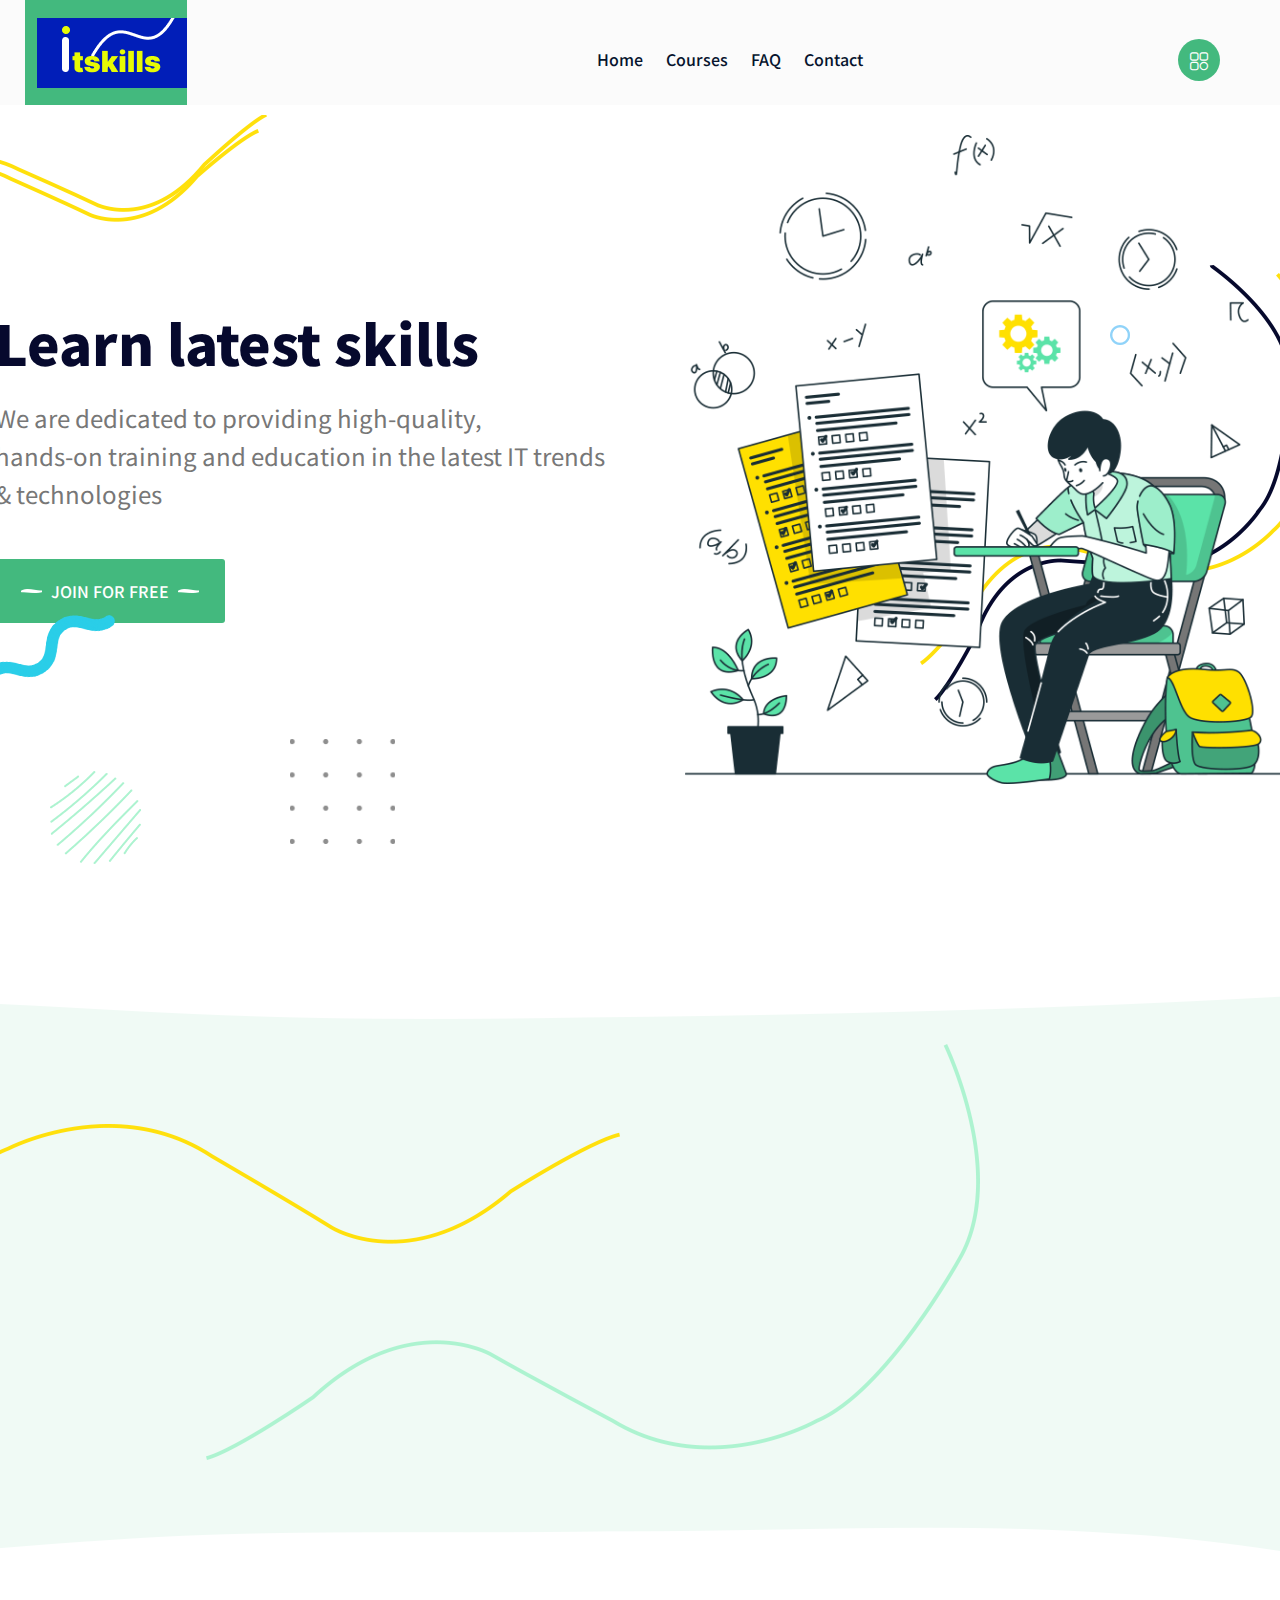
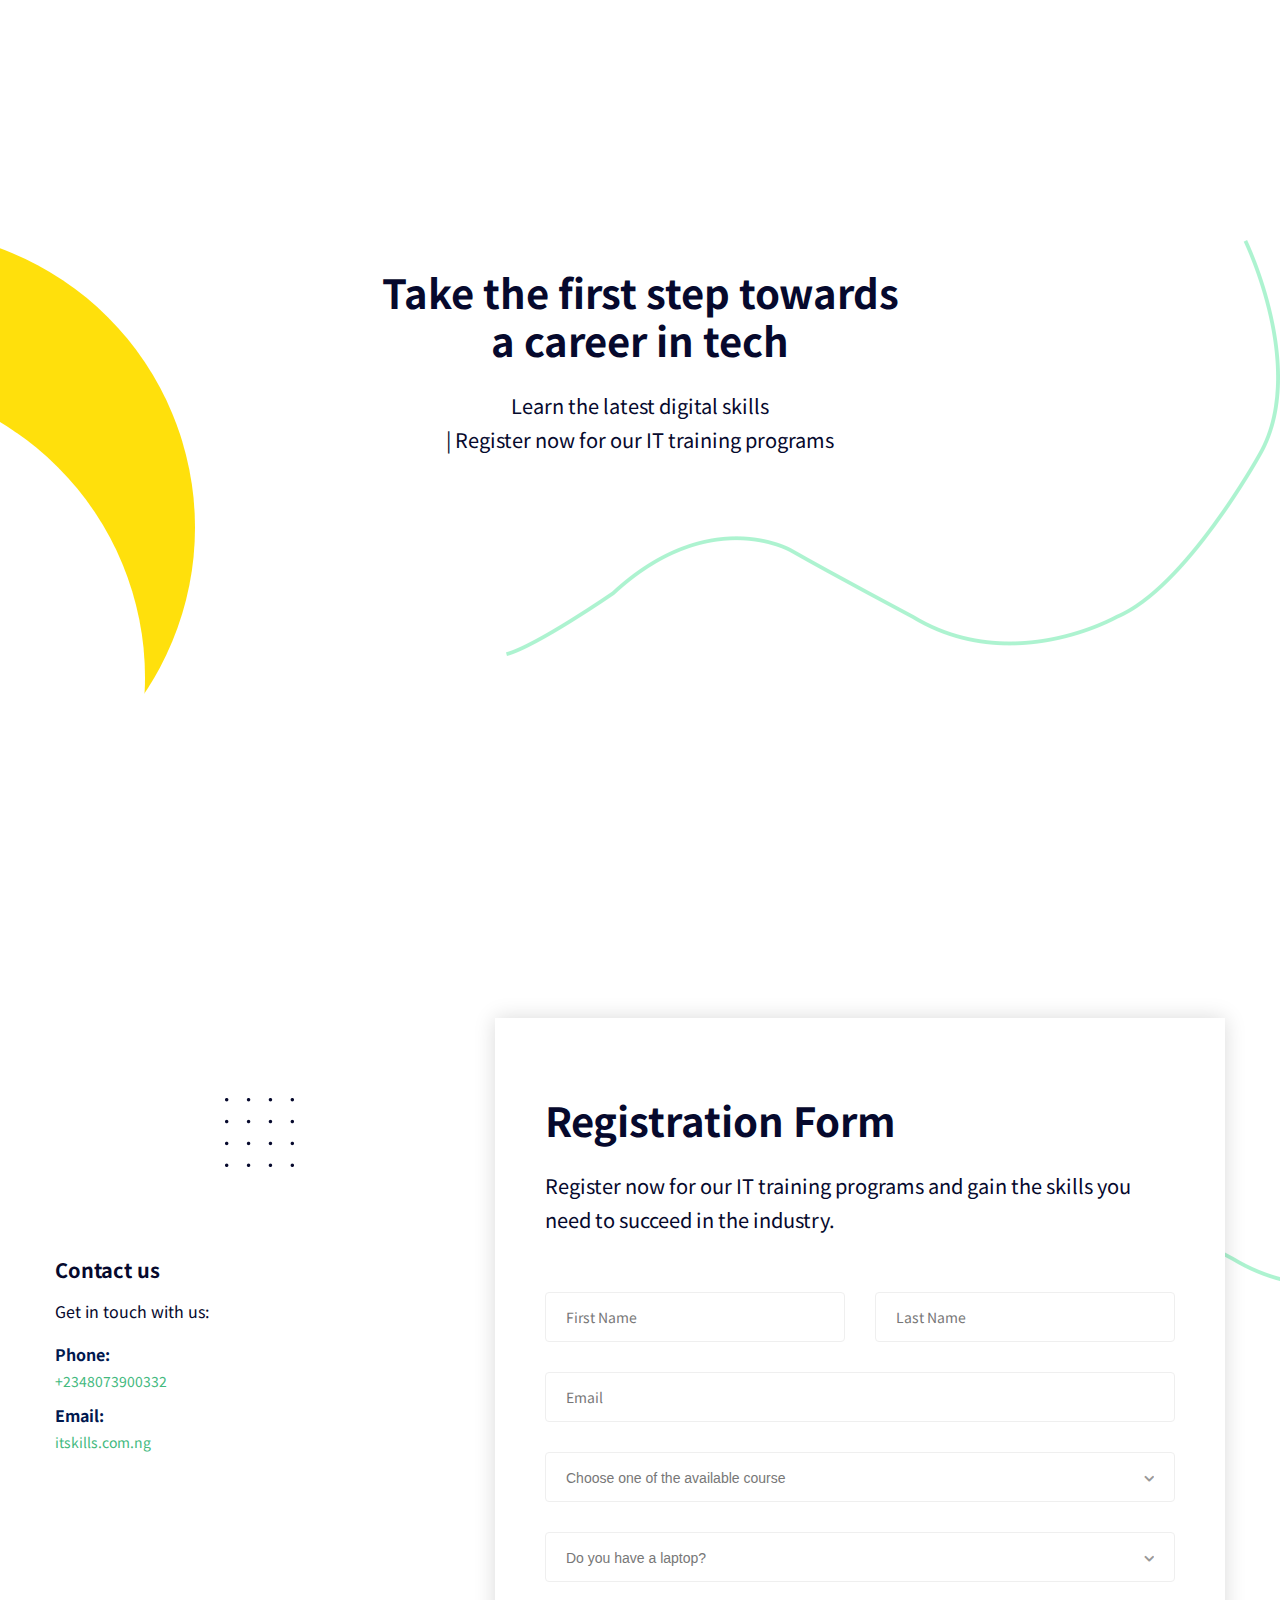
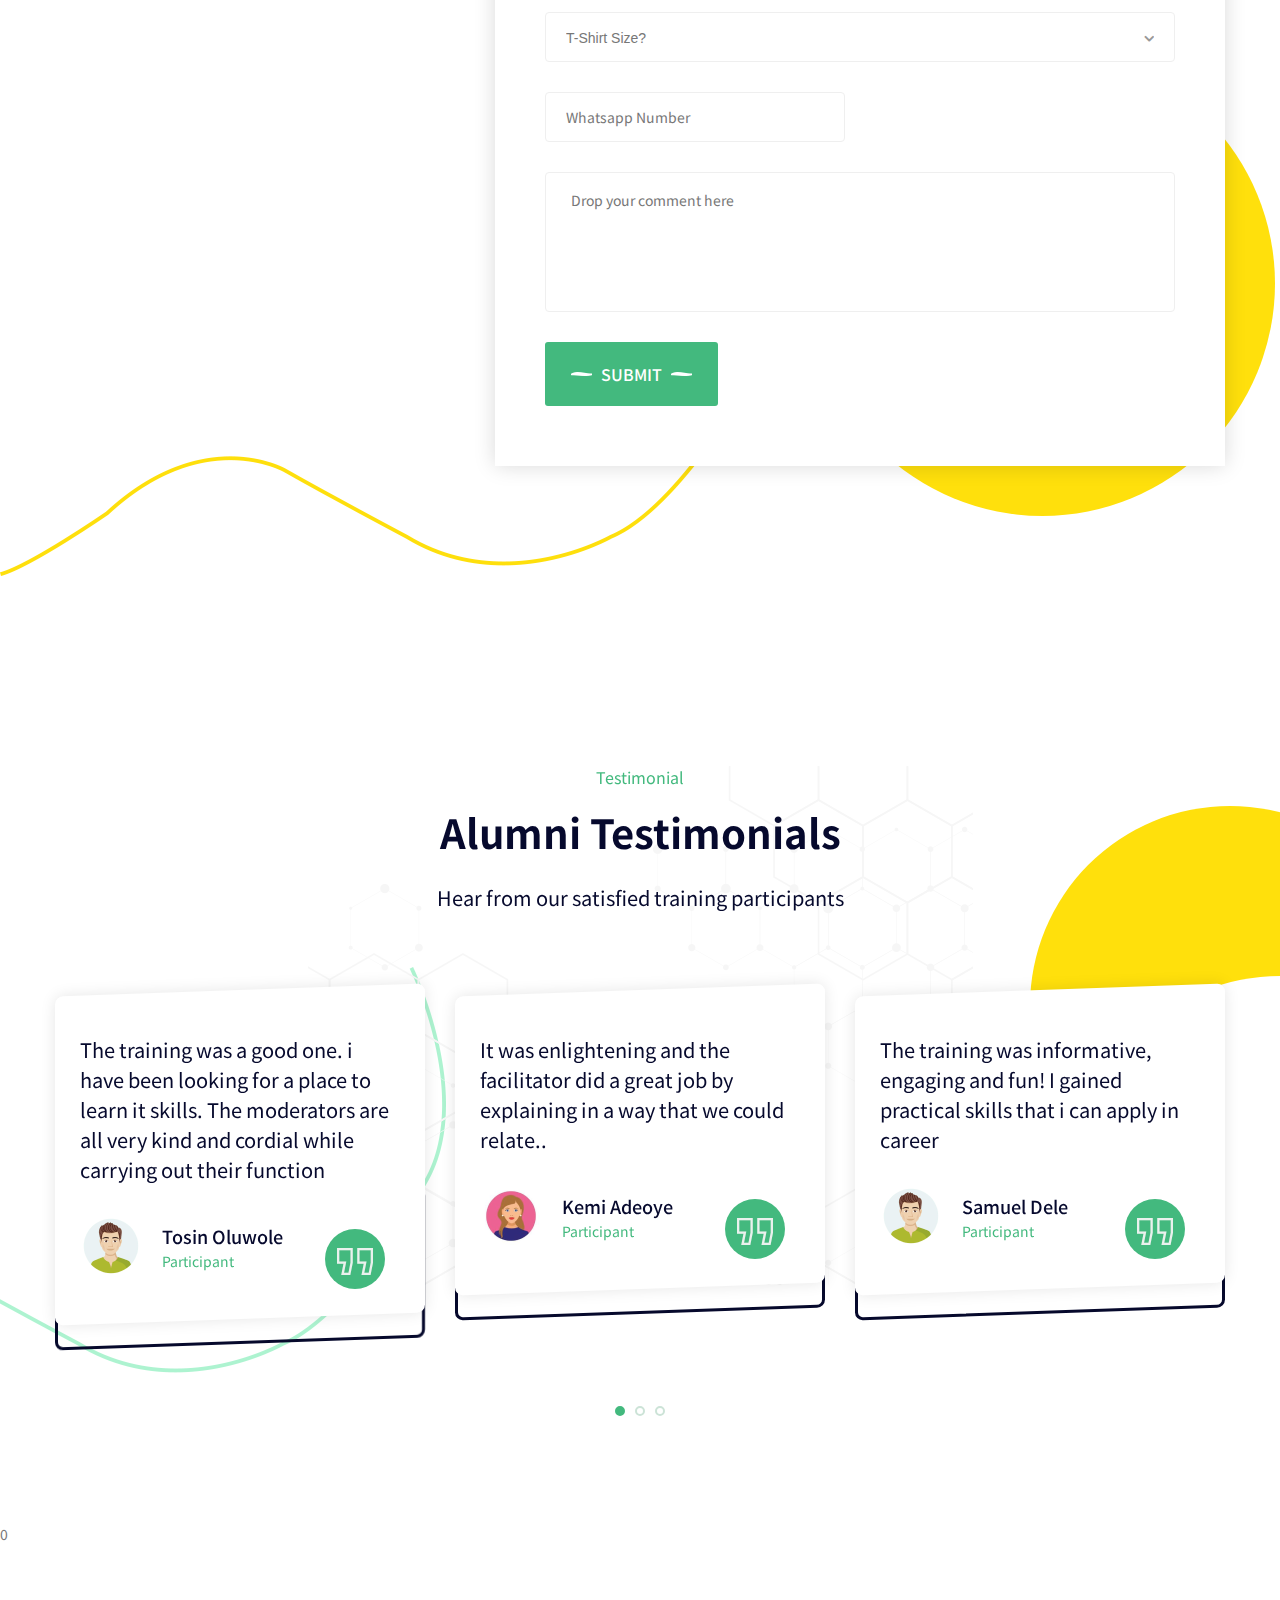
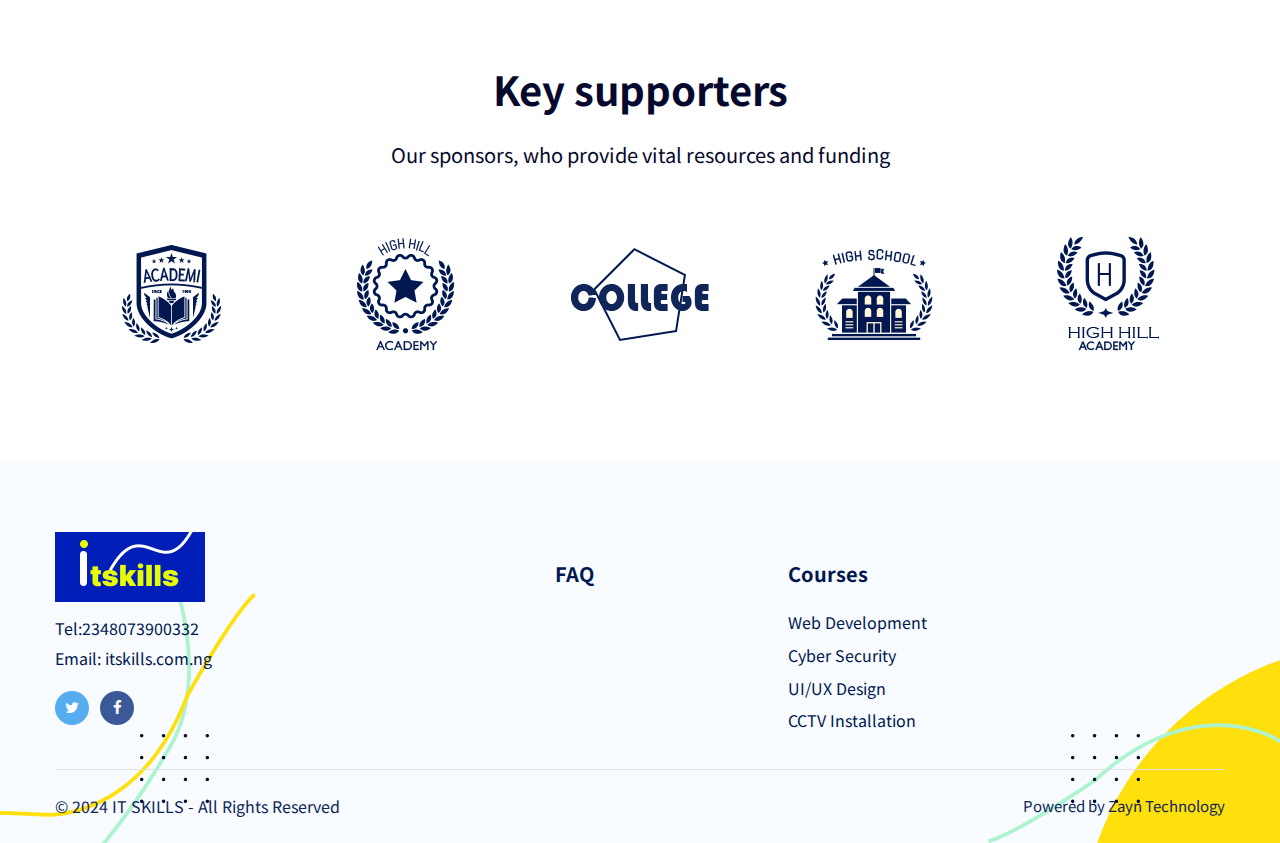
==== index.html @ f3e45a1e "first commit" ====
<!DOCTYPE html>
<html>

<!-- Mirrored from themazine.com/html/Lebari_new/lebari/lebari/index-2.html by HTTrack Website Copier/3.x [XR&CO'2014], Tue, 02 Jul 2024 22:30:50 GMT -->
<head>
<meta charset="utf-8">
<title>Home | IT SKILLS</title>
<!-- Stylesheets -->
<link href="css/bootstrap.css" rel="stylesheet">
<link href="css/style.css" rel="stylesheet">
<link href="css/responsive.css" rel="stylesheet">

<link href="https://fonts.googleapis.com/css2?family=Noto+Sans+TC:wght@100;300;400;500;700;900&amp;display=swap" rel="stylesheet">

<link rel="shortcut icon" href="images/logo5.png" type="image/x-icon">
<link rel="icon" href="images/logo5.png" type="image/x-icon">

<!-- Responsive -->
<meta http-equiv="X-UA-Compatible" content="IE=edge">
<meta name="viewport" content="width=device-width, initial-scale=1.0, maximum-scale=1.0, user-scalable=0">

<!--[if lt IE 9]><script src="https://cdnjs.cloudflare.com/ajax/libs/html5shiv/3.7.3/html5shiv.js"></script><![endif]-->
<!--[if lt IE 9]><script src="js/respond.js"></script><![endif]-->
</head>

<body class="hidden-bar-wrapper">

<div class="page-wrapper">
 	
    <!-- Preloader -->
    <!-- <div class="preloader"></div> -->
 	
 	<!-- Main Header / Header Style Two -->
    <header class="main-header header-style-two">
    	
		<!--Header-Upper-->
        <div class="header-upper">
        	<div class="outer-container clearfix">
            	
				<div class="pull-left logo-box">
					<div class="logo"><a href="index.html"><img src="images/logo5.png" alt="" title=""></a></div>
				</div>
				
				<div class="nav-outer clearfix">
					<!--Mobile Navigation Toggler-->
					<div class="mobile-nav-toggler"><span class="icon flaticon-menu"></span></div>
					<!-- Main Menu -->
					<nav class="main-menu navbar-expand-md">
						<div class="navbar-header">
							<!-- Toggle Button -->    	
							<button class="navbar-toggler" type="button" data-toggle="collapse" data-target="#navbarSupportedContent" aria-controls="navbarSupportedContent" aria-expanded="false" aria-label="Toggle navigation">
								<span class="icon-bar"></span>
								<span class="icon-bar"></span>
								<span class="icon-bar"></span>
							</button>
						</div>
						
						<div class="navbar-collapse collapse clearfix" id="navbarSupportedContent">
							<ul class="navigation clearfix">
								<li class=""><a href="#">Home</a>
									<!-- <ul>
										<li><a href="index.html">online course 1</a></li>
										<li><a href="index-2.html">online course 2</a></li>
										<li><a href="index-3.html">Coaching</a></li>
										<li><a href="index-4.html">Kindergarten</a></li>
										<li><a href="index-5.html">University <span class="new-page">New</span></a></li>
										<li class="dropdown"><a href="#">Header styles</a>
											<ul>
												<li><a href="index.html">Header Style 01</a></li>
												<li><a href="index-2.html">Header Style 02</a></li>
												<li><a href="index-3.html">Header Style 03</a></li>
												<li><a href="index-4.html">Header Style 04</a></li>
												<li><a href="index-5.html">Header Style 05 <span class="new-page">New</span></a></li>
											</ul>
										</li>
									</ul> -->
								</li>
								<li class=""><a href="course.html">Courses</a>
									<ul>
										<!-- <li><a href="contact.html">Courses</a></li> -->
										<!-- <li><a href="course.html">Courses 02</a></li> -->
										<!-- <li><a href="course-detail -web development.html">Web Development</a></li>
										<li><a href="course-detail -cybersecurity.html">Cybersecurity</a></li>
										<li><a href="course-detail -uiux.html">UI/UX</a></li>
										<li><a href="course-detail -cctv.html">CCTV</a></li> -->
									</ul>
								</li>
								<li class=""><a href="faq.html">FAQ</a>
									<ul>
										<!-- <li><a href="about.html">About Us</a></li>
										<li><a href="faq.html">Faq</a></li> -->
										<!-- <li><a href="teacher.html">Teacher</a></li>
										<li><a href="profile.html">User Profile</a></li>
										<li><a href="membership.html">Membership</a></li>
										<li class="dropdown"><a href="#">Events</a>
											<ul>
												<li><a href="event.html">Events</a></li>
												<li><a href="event-detail.html">Events Detail</a></li>
											</ul>
										</li> -->
									</ul>
								</li>
								
								<!-- <li class="dropdown"><a href="#">Blog</a>
									<ul>
										<li><a href="blog.html">Our Blog</a></li>
										<li><a href="blog-list.html">Blog List</a></li>
										<li><a href="blog-detail.html">Blog Detail</a></li>
										<li><a href="not-found.html">Not Found</a></li>
									</ul>
								</li> -->
								<li><a href="contact.html">Contact</a></li>
								<!-- <li><a href="donation.html">Donation</a></li> -->
							</ul>
						</div>
					</nav>
					
					<!-- Main Menu End-->
					<div class="outer-box clearfix">
						
						<!-- Search -->
						<!-- <div class="search-box">
							<form method="post" action="https://themazine.com/html/Lebari_new/lebari/lebari/contact.html">
								<div class="form-group">
									<input type="search" name="search-field" value="" placeholder="Online course" required>
									<button type="submit"><span class="icon fa fa-search"></span></button>
								</div>
							</form>
						</div> -->
						
						<!-- Cart Box -->
						<!-- <div class="cart-box">
							<div class="dropdown">
								<button class="cart-box-btn dropdown-toggle" type="button" id="dropdownMenu1" data-toggle="dropdown" aria-haspopup="true" aria-expanded="false"><span class="flaticon-shopping-bag-1"></span><span class="total-cart">2</span></button>
								<div class="dropdown-menu pull-right cart-panel" aria-labelledby="dropdownMenu1">

									<div class="cart-product">
										<div class="inner">
											<div class="cross-icon"><span class="icon fa fa-remove"></span></div>
											<div class="image"><img src="images/resource/post-thumb-1.jpg" alt="" /></div>
											<h3><a href="shop-single.html">Product 01</a></h3>
											<div class="quantity-text">Quantity 1</div>
											<div class="price">$99.00</div>
										</div>
									</div>
									<div class="cart-product">
										<div class="inner">
											<div class="cross-icon"><span class="icon fa fa-remove"></span></div>
											<div class="image"><img src="images/resource/post-thumb-2.jpg" alt="" /></div>
											<h3><a href="shop-single.html">Product 02</a></h3>
											<div class="quantity-text">Quantity 1</div>
											<div class="price">$99.00</div>
										</div>
									</div>
									<div class="cart-total">Sub Total: <span>$198</span></div>
									<ul class="btns-boxed">
										<li><a href="shoping-cart.html">View Cart</a></li>
										<li><a href="checkout.html">CheckOut</a></li>
									</ul>

								</div>
							</div>
						</div> -->
						
						<!-- Nav Btn -->
						<div class="nav-btn navSidebar-button"><span class="icon flaticon-menu-4"></span></div>
							
					</div>
				</div>
				
            </div>
        </div>
        <!--End Header Upper-->
        
		<!-- Sticky Header  -->
        <div class="sticky-header">
            <div class="auto-container clearfix">
                <!--Logo-->
                <div class="logo pull-left">
                    <a href="index.html" title=""><img src="images/logo5.png" alt="" title=""></a>
                </div>
                <!--Right Col-->
                <div class="pull-right">
                    <!-- Main Menu -->
                    <nav class="main-menu">
                        <!--Keep This Empty / Menu will come through Javascript-->
                    </nav>
					<!-- Main Menu End-->
					
					<!-- Main Menu End-->
					<div class="outer-box clearfix">
						
					</div>
					
                </div>
            </div>
        </div>
		<!-- End Sticky Menu -->
    
		<!-- Mobile Menu  -->
        <div class="mobile-menu">
            <div class="menu-backdrop"></div>
            <div class="close-btn"><span class="icon flaticon-multiply"></span></div>
            
            <nav class="menu-box">
                <div class="nav-logo"><a href="index.html"><img src="images/logo5.png" alt="" title=""></a></div>
                <div class="menu-outer"><!--Here Menu Will Come Automatically Via Javascript / Same Menu as in Header--></div>
            </nav>
        </div><!-- End Mobile Menu -->
	
    </header>
    <!-- End Main Header -->
	
	<!-- Sidebar Cart Item -->
	<div class="xs-sidebar-group info-group">
		<div class="xs-overlay xs-bg-black"></div>
		<div class="xs-sidebar-widget">
			<div class="sidebar-widget-container">
				<div class="widget-heading">
					<a href="#" class="close-side-widget">
						X
					</a>
				</div>
				<div class="sidebar-textwidget">
					
					<!-- Sidebar Info Content -->
					<div class="sidebar-info-contents">
						<div class="content-inner">
							<div class="logo">
								<a href="index.html"><img src="images/logo5.png" alt="" /></a>
							</div>
							<div class="content-box">
								<h2>About Us</h2>
								<p class="text">Our approach combines the latest research with interactive, real-world training, empowering individuals with the knowledge, skills and expertise necessary to drive meaningful transformation and achieve lasting impact.
									<br><br>IT SKILLS is a subsidiary of Zayn Technology</p>
								<a href="contact.html" class="theme-btn btn-style-two"><span class="txt">Consultation</span></a>
							</div>
							<div class="contact-info">
								<h2>Contact Info</h2>
								<ul class="list-style-two">
									<li><span class="icon fa fa-location-arrow"></span>Harmony Estate Ajah, Lekki Lagos State Nigeria</li>
									<li><span class="icon fa fa-location-arrow"></span>NO 3 Church Road Opposite ECWA Church Gaa-Akanbi Ilorin Kwara State Nigeria</li>
									<!-- <li><span class="icon fa fa-location-arrow"></span>Church road Opposite ECWA Church Gaa-Akanbi Ilorin Kwara State</li> -->
									<li><span class="icon fa fa-phone"></span>(234) 8073900332</li>
									<li><span class="icon fa fa-envelope"></span>IT SKILLS.com.ng</li>
									<li><span class="icon fa fa-clock-o"></span>Week Days: 09.00 to 18.00 Friday: Closed</li>
								</ul>
							</div>
							<!-- Social Box -->
							<ul class="social-box">
								<li class="facebook"><a href="#" class="fa fa-facebook-f"></a></li>
								<li class="twitter"><a href="#" class="fa fa-twitter"></a></li>
								<li class="linkedin"><a href="#" class="fa fa-linkedin"></a></li>
								<li class="instagram"><a href="#" class="fa fa-instagram"></a></li>
								<li class="youtube"><a href="#" class="fa fa-youtube"></a></li>
							</ul>
						</div>
					</div>
					
				</div>
			</div>
		</div>
	</div>
	<!-- END sidebar widget item -->
	
	<!-- Banner Section Two -->
    <section class="banner-section-two">
		<div class="auto-container">
			<div class="pattern-layer-two" style="background-image: url(images/background/pattern-15.png)"></div>
			<div class="pattern-layer-three" style="background-image: url(images/main-slider/icon-2.png)"></div>
			<div class="row clearfix">
			
				<!-- Content Column -->
				<div class="content-column col-lg-6 col-md-12 col-sm-12">
					<div class="pattern-layer-one" style="background-image: url(images/main-slider/pattern-1.png)"></div>
					<div class="icon-layer-one" style="background-image: url(images/main-slider/icon-2.png)"></div>
					<div class="icon-layer-two" style="background-image: url(images/main-slider/pattern-2.png)"></div>
					<div class="icon-layer-three" style="background-image: url(images/main-slider/icon-1.png)"></div>
					<div class="icon-layer-four" style="background-image: url(images/icons/icon-3.png)"></div>
					<div class="icon-layer-five" style="background-image: url(images/icons/icon-4.png)"></div>
					<div class="inner-column">
						<div class="title">Learn latest skills</div>
						<h1>Learn latest skills</h1><br>
						<h4>We are dedicated to providing high-quality, <br> hands-on training and education in the latest IT trends & technologies</h4>
						<div class="btns-box">
							<a href="course.html" class="theme-btn btn-style-one"><span class="txt">Join For free</span></a>
						</div>
					</div>
				</div>
				
				<!-- Image Column -->
				<div class="image-column col-lg-6 col-md-12 col-sm-12">
					<div class="inner-column">
						<div class="image titlt" data-tilt data-tilt-max="4">
							<img src="images/main-slider/image-5.png" alt="" />
						</div>
					</div>
				</div>
				
			</div>
		</div>
	</section>
	<!-- End Banner Section -->
	
	<!-- Instructor Section -->
	<section class="instructor-section">
		<div class="background-layer" style="background-image:url(images/background/1.png)"></div>
		<div class="background-layer-one" style="background-image:url(images/background/pattern-1.png)"></div>
		<div class="background-layer-two" style="background-image:url(images/background/pattern-2.png)"></div>
		<div class="auto-container">
			<div class="row clearfix">
				
				<!-- Blocks Column -->
				<div class="blocks-column col-lg-8 col-md-12 col-sm-12">
					<div class="inner-column">
						<div class="row clearfix">
							
							<!-- Service Block -->
							<div class="service-block col-lg-6 col-md-6 col-sm-12">
								<div class="inner-box wow fadeInLeft" data-wow-delay="0ms" data-wow-duration="1500ms">
									<div class="border-layer"></div>
									<div class="icon-box">
										<div class="icon flaticon-verify"></div>
									</div>
									<h4><a href="contact.html">Why IT SKILLS?</a></h4>
									<div class="text">Our unique, interactive and practical approach to learning ensures participants are drilled and empowered with the requisite knownledge to excel in their chosen fields.</div>
								</div>
							</div>
							
							<!-- Service Block -->
							<div class="service-block col-lg-6 col-md-6 col-sm-12">
								<div class="inner-box wow fadeInLeft" data-wow-delay="150ms" data-wow-duration="1500ms">
									<div class="border-layer"></div>
									<div class="icon-box">
										<div class="icon flaticon-heart-box"></div>
									</div>
									<h4><a href="course.html">Flexible courses</a></h4>
									<div class="text">We cover a broad range of themes like Digital Skills, Vocational Skills, Life Skills and more for the development of individuals and corporates </div>
								</div>
							</div>
							
						</div>
					</div>
				</div>
				
				<!-- Instructor Column -->
				<div class="instructor-column col-lg-4 col-md-12 col-sm-12">
					<div class="inner-column wow fadeInRight" data-wow-delay="0ms" data-wow-duration="1500ms">
						<h4>Become an instructor</h4>
						<p>Seeking a highly skilled instructor to teach, Web development, UI/UX, Cyber Security and CCTV Installation </p>
						<p>If you have expertise in tyhis area and a passion for teaching, we'd love to hear from you. Please email IT SKILLS.com.ng with your qualifications and experience. Let's inspire learning together!</p>
						<a class="click-here" href="contact.html">Click here for apply</a>
						<div class="image titlt" data-tilt data-tilt-max="4">
							<img src="images/resource/instructor.png" alt="" />
						</div>
					</div>
				</div>
				
			</div>
		</div>
	</section>
	<!-- End Instructor Section -->
	
	<!-- Professional Section -->
	<!-- <section class="professional-section">
		<div class="background-layer-one" style="background-image:url(images/background/pattern-5.png)"></div>
		<div class="auto-container">
			<div class="row clearfix">
				
				
				<div class="images-column col-lg-6 col-md-12 col-sm-12">
					<div class="inner-column">
						<div class="pattern-layer" style="background-image:url(images/background/pattern-3.png)"></div>
						<div class="pattern-layer-two" style="background-image:url(images/background/pattern-4.png)"></div>
						<div class="color-layer"></div>
						<div class="color-layer-two"></div>
						<div class="image wow fadeInLeft" data-wow-delay="0ms" data-wow-duration="1500ms">
							<img src="images/resource/professional.jpg" alt="" />
						</div>
					</div>
				</div>
				
				
				<div class="content-column col-lg-6 col-md-12 col-sm-12">
					<div class="inner-column">
						<div class="pattern-layer-three" style="background-image:url(images/background/pattern-16.png)"></div>
						<div class="sec-title">
							<div class="title">Learn anything</div>
							<h2>Take online courses Earn <br> professional</h2>
						</div>
						<div class="bold-text">Position yourself for success with a variety of collegeclasses including general education courses</div>
						<p>Lorem Ipsum passages, and more recently with desktop publishing software like Aldus PageMaker including versions of Lorem Ipsum.</p>
						<div class="btn-box">
							<a href="course-detail.html" class="theme-btn btn-style-four"><span class="txt">Short courses</span></a>
						</div>
					</div>
				</div>
				
			</div>
			
		</div>
	</section> -->
	<!-- End Professional Section -->
	
	<!-- Feature Section Two -->
	<section class="feature-section-two">
		<div class="background-layer-one" style="background-image:url(images/background/pattern-2.png)"></div>
		<div class="circle-one"></div>
		<div class="circle-two"></div>
		<div class="auto-container">
			<div class="sec-title centered">
				<h2>Take the first step towards <br>a career in tech</h2>
				<div class="text"> Learn the latest digital skills <br>| Register now for our IT training programs </div>
			</div>
			<div class="row clearfix">
				
				<!-- Course Column -->
				<div class="course-block style-two col-lg-3 col-md-6 col-sm-12">
					<div class="inner-box wow fadeInLeft" data-wow-delay="0ms" data-wow-duration="1500ms">
						<div class="image">
							<a href="course-detail -web development.html"><img src="images/resource/course-4.jpg" alt="" /></a>
							<div class="tag">ENROL NOW</div>
						</div>
						<div class="lower-content">
							<h4><a href="course-detail -web development.html">Frontend Web Development</a></h4>
							<div class="uni-name"></div>
							<div class="rating">
								<!-- <span class="fa fa-star"></span>
								<span class="fa fa-star"></span>
								<span class="fa fa-star"></span>
								<span class="fa fa-star"></span>
								<span class="fa fa-star-o"></span>
								<strong>4.9</strong> -->
								<i>(4 Weeks)</i>
							</div>
							<div class="clearfix">
								<div class="price">N35,000 <span>$150,000</span></div>
								<!-- <div class="hovers">2 hours everyday 4weeks</div> -->
							</div>
						</div>
					</div>
				</div>
				
				<!-- Course Column -->
				<div class="course-block style-two col-lg-3 col-md-6 col-sm-12">
					<div class="inner-box wow fadeInLeft" data-wow-delay="150ms" data-wow-duration="1500ms">
						<div class="image">
							<a href="course-detail -cybersecurity.html"><img src="images/resource/course-5.jpg" alt="" /></a>
							<div class="tag">ENROL NOW</div>
						</div>
						<div class="lower-content">
							<h4><a href="course-detail -cybersecurity.html">Cyber Security</a></h4>
							<!-- <div class="uni-name">Development courses</div> -->
							<div class="rating">
								<!-- <span class="fa fa-star"></span>
								<span class="fa fa-star"></span>
								<span class="fa fa-star"></span>
								<span class="fa fa-star"></span>
								<span class="fa fa-star-o"></span>
								<strong>4.9</strong> -->
								<i>(4 Weeks)</i>
							</div>
							<div class="clearfix">
								<div class="price">N40,000 <span>N250,000</span></div>
								<!-- <div class="hovers">11.5 total hours . All Levels</div> -->
							</div>
						</div>
					</div>
				</div>
				
				<!-- Course Column -->
				<div class="course-block style-two col-lg-3 col-md-6 col-sm-12">
					<div class="inner-box wow fadeInRight" data-wow-delay="150ms" data-wow-duration="1500ms">
						<div class="image">
							<a href="course-detail -uiux.html"><img src="images/resource/course-6.jpg" alt="" /></a>
							<div class="tag">ENROL NOW</div>
						</div>
						<div class="lower-content">
							<h4><a href="course-detail -uiux.html">UI & UX</a></h4>
							<!-- <div class="uni-name">University of Roehampton</div> -->
							<div class="rating">
								<!-- <span class="fa fa-star"></span>
								<span class="fa fa-star"></span>
								<span class="fa fa-star"></span>
								<span class="fa fa-star"></span>
								<span class="fa fa-star-o"></span>
								<strong>4.9</strong> -->
								<i>(4 Weeks)</i>
							</div>
							<div class="clearfix">
								<div class="price">N25,000 <span>N90,000</span></div>
								<!-- <div class="hovers">11.5 total hours . All Levels</div> -->
							</div>
						</div>
					</div>
				</div>
				
				<!-- Course Column -->
				<div class="course-block style-two col-lg-3 col-md-6 col-sm-12">
					<div class="inner-box wow fadeInRight" data-wow-delay="0ms" data-wow-duration="1500ms">
						<div class="image">
							<a href="course-detail -cybersecurity.html"><img src="images/resource/course-7.jpg" alt="" /></a>
							<div class="tag">ENROL NOW</div>
						</div>
						<div class="lower-content">
							<h4><a href="course-detail -cctv.html">CCTV Installation</a></h4>
							<!-- <div class="uni-name">UX & Web Design</div> -->
							<div class="rating">
								<!-- <span class="fa fa-star"></span>
								<span class="fa fa-star"></span>
								<span class="fa fa-star"></span>
								<span class="fa fa-star"></span>
								<span class="fa fa-star-o"></span>
								<strong>4.9</strong> -->
								<i>(3 Weeks)</i>
							</div>
							<div class="clearfix">
								<div class="price">N40,000 <span>N100,000</span></div>
								<!-- <div class="hovers">11.5 total hours . All Levels</div> -->
							</div>
						</div>
					</div>
				</div>
				
			</div>
		</div>
	</section>
	<!-- End Feature Section Two -->

	<!-- Contact Section -->
	<section class="contact-section">
		<div class="pattern-layer" style="background-image:url(images/background/pattern-19.png)"></div>
		<div class="pattern-layer-two" style="background-image:url(images/background/pattern-20.png)"></div>
		<div class="icon-layer-two" style="background-image:url(images/icons/icon-2.png)"></div>
		<div class="icon-layer-three" style="background-image:url(images/icons/icon-2.png)"></div>
		<div class="auto-container">
			<div class="row clearfix">
				
				<!-- Info Column -->
				<div class="info-column col-lg-4 col-md-12 col-sm-12">
					<div class="inner-column">
						<div class="icon-layer" style="background-image:url(images/icons/icon-2.png)"></div>
						<div class="image">
							<img src="images/resource/contact.html" alt="" />
						</div>
						<h5>Contact us</h5>
						<p> Get in touch with us:</p>
						<ul class="contact-list">
							<li>
								<strong>Phone:</strong>
								<a href="tel:+2348073900332">+2348073900332</a>
							</li>
							<li>
								<strong>Email:</strong>
								<a href="mailo:IT SKILLS.com.ng">itskills.com.ng</a>
							</li>
						</ul>
					</div>
				</div>
				
				<!-- Form Column -->
				<div class="form-column col-lg-8 col-md-12 col-sm-12">
					<div class="inner-column">
						<div class="color-layer"></div>
						<!-- Sec Title -->
						<div class="sec-title">
							<h2> Registration Form</h2>
							<div class="text">Register now for our IT training programs and gain the skills you need to succeed in the industry.</div>
						</div>
						
						<!-- Default Form -->
						<div class="default-form">
							<form method="post" action="https://formspree.io/f/movavjgv">
								<div class="row clearfix">
								
									<!-- Form Group -->
									<div class="form-group col-lg-6 col-md-6 col-sm-12">
										<input type="text" name="username" value="" placeholder="First Name" required>
									</div>
									
									<!-- Form Group -->
									<div class="form-group col-lg-6 col-md-6 col-sm-12">
										<input type="text" name="lastname" value="" placeholder="Last Name" required>
									</div>
									
									<!-- Form Group -->
									<div class="form-group col-lg-12 col-md-12 col-sm-12">
										<input type="email" name="email" value="" placeholder="Email" required>
									</div>
									
									<!-- Form Group -->
									<div class="form-group col-lg-12 col-md-12 col-sm-12">
										<select name="country" class="custom-select-box">
											<option>Choose one of the available course</option>
											<option>Web Development</option>
											<option>Cyber Security</option>
											<option>UI/UX Design</option>
											<option>CCTV Installation</option>
										</select>
									</div>
									<!-- Form Group -->
									<div class="form-group col-lg-12 col-md-12 col-sm-12">
										<select name="laptop" class="custom-select-box">
											<option>Do you have a laptop?</option>
											<option>YES</option>
											<option>NO</option>
											<!-- <option>UI/UX Design</option>
											<option>CCTV Installation</option> -->
										</select>
									</div>

									<div class="form-group col-lg-12 col-md-12 col-sm-12">
										<select name="Size" class="custom-select-box">
											<option>T-Shirt Size?</option>
											<option>S</option>
											<option>M</option>
											<option>L</option>
											<option>XXL</option>
											<option>XXXL</option>
										</select>
									</div>
									
									<!-- Form Group -->
									<div class="form-group col-lg-6 col-md-6 col-sm-12">
										<input type="text" name="date" value="" placeholder="Whatsapp Number" required>
									</div>
									
									<!-- Form Group -->
									<!-- <div class="form-group col-lg-6 col-md-6 col-sm-12">
										<input type="text" name="time" value="" placeholder="Time" required>
									</div> -->
									
									<!-- Form Group -->
									<div class="form-group col-lg-12 col-md-12 col-sm-12">
										<textarea placeholder="Drop your comment here"></textarea>
									</div>
									
									<div class="form-group col-lg-12 col-md-12 col-sm-12">
										<button type="submit" class="theme-btn btn-style-one"><span class="txt">Submit</span></button>
									</div>
                                </div>
                            </form>
                        </div>
						
					</div>
				</div>
				
			</div>
		</div>
	</section>
		<!-- Testimonial Section Two -->
		<section class="testimonial-section-two">
			<div class="circle-one paroller" data-paroller-factor="-0.20" data-paroller-factor-lg="0.20" data-paroller-type="foreground" data-paroller-direction="horizontal"></div>
			<div class="circle-two paroller" data-paroller-factor="0.20" data-paroller-factor-lg="-0.20" data-paroller-type="foreground" data-paroller-direction="horizontal"></div>
			<div class="pattern-layer-two" style="background-image:url(images/background/pattern-10.png)"></div>
			<div class="auto-container">
				<div class="inner-container">
					<div class="pattern-layer" style="background-image:url(images/background/pattern-9.png)"></div>
					<!-- Sec Title -->
					<div class="sec-title centered">
						<div class="title">Testimonial</div>
						<h2>Alumni Testimonials</h2>
						<div class="text">Hear from our satisfied training participants</div>
					</div>
					<div class="testimonial-carousel-two owl-carousel owl-theme">
					
						<!-- Testimonial Block Two -->
						<div class="testimonial-block-two">
							<div class="inner-box">
								<div class="border-layer"></div>
								<div class="text">The training was a good one. i have been looking for a place to learn it skills. The moderators are all very kind and cordial while carrying out their function</div>
								<div class="author-info">
									<div class="info-inner">
										<div class="author-image">
											<img src="images/resource/1.png" alt="" />
										</div>
										<h6>Tosin Oluwole</h6>
										<div class="designation">Participant</div>
									</div>
								</div>
								<div class="quote-icon flaticon-quote-2"></div>
							</div>
						</div>
						
						<!-- Testimonial Block Two -->
						<div class="testimonial-block-two">
							<div class="inner-box">
								<div class="border-layer"></div>
								<div class="text">It was enlightening and the facilitator did a great job by explaining in a way that we could relate..</div>
								<div class="author-info">
									<div class="info-inner">
										<div class="author-image">
											<img src="images/resource/2.png" alt="" />
										</div>
										<h6>Kemi Adeoye</h6>
										<div class="designation">Participant</div>
									</div>
								</div>
								<div class="quote-icon flaticon-quote-2"></div>
							</div>
						</div>
						
						<!-- Testimonial Block Two -->
						<div class="testimonial-block-two">
							<div class="inner-box">
								<div class="border-layer"></div>
								<div class="text">The training was informative, engaging and fun! I gained practical skills that i can apply in career</div>
								<div class="author-info">
									<div class="info-inner">
										<div class="author-image">
											<img src="images/resource/1.png" alt="" />
										</div>
										<h6>Samuel Dele</h6>
										<div class="designation">Participant</div>
									</div>
								</div>
								<div class="quote-icon flaticon-quote-2"></div>
							</div>
						</div>
						
						<!-- Testimonial Block Two -->
						<div class="testimonial-block-two">
							<div class="inner-box">
								<div class="border-layer"></div>
								<div class="text">I gained the skills and confidence to land my dream job as a software developer</div>
								<div class="author-info">
									<div class="info-inner">
										<div class="author-image">
											<img src="images/resource/2.png" alt="" />
										</div>
										<h6>Esther Ojo</h6>
										<div class="designation">Participant</div>
									</div>
								</div>
								<div class="quote-icon flaticon-quote-2"></div>
							</div>
						</div>
						
						<!-- Testimonial Block Two -->
						<div class="testimonial-block-two">
							<div class="inner-box">
								<div class="border-layer"></div>
								<div class="text">The Cybersecurity training was eye-opening and empowering. I feel equipped to protect my organization from threats.</div>
								<div class="author-info">
									<div class="info-inner">
										<div class="author-image">
											<img src="images/resource/1.png" alt="" />
										</div>
										<h6>Adekunel</h6>
										<div class="designation">Participant</div>
									</div>
								</div>
								<div class="quote-icon flaticon-quote-2"></div>
							</div>
						</div>
						
						<!-- Testimonial Block Two -->
						<div class="testimonial-block-two">
							<div class="inner-box">
								<div class="border-layer"></div>
								<div class="text">The UI/UX training was instrumental in my career advancement. i'm now a Successful UI/UX Designer</div>
								<div class="author-info">
									<div class="info-inner">
										<div class="author-image">
											<img src="images/resource/1.png" alt="" />
										</div>
										<h6>Tunde</h6>
										<div class="designation">Participant</div>
									</div>
								</div>
								<div class="quote-icon flaticon-quote-2"></div>
							</div>
						</div>
						
						<!-- Testimonial Block Two -->
						<div class="testimonial-block-two">
							<div class="inner-box">
								<div class="border-layer"></div>
								<div class="text">The training exceeded my expectations. I learned so much and made valuable connections.</div>
								<div class="author-info">
									<div class="info-inner">
										<div class="author-image">
											<img src="images/resource/2.png" alt="" />
										</div>
										<h6>Femi Adeoti</h6>
										<div class="designation">Participant</div>
									</div>
								</div>
								<div class="quote-icon flaticon-quote-2"></div>
							</div>
						</div>
						
						<!-- Testimonial Block Two -->
						<!-- <div class="testimonial-block-two">
							<div class="inner-box">
								<div class="border-layer"></div>
								<div class="text">From exhibitions and dinners, to celebrations and conferences, the University of Bath is a great place to hold any event.</div>
								<div class="author-info">
									<div class="info-inner">
										<div class="author-image">
											<img src="images/resource/author-2.jpg" alt="" />
										</div>
										<h6>Shopnil mahadi</h6>
										<div class="designation">Online Teacher</div>
									</div>
								</div>
								<div class="quote-icon flaticon-quote-2"></div>
							</div>
						</div> -->
						
						<!-- Testimonial Block Two -->
						<!-- <div class="testimonial-block-two">
							<div class="inner-box">
								<div class="border-layer"></div>
								<div class="text">From exhibitions and dinners, to celebrations and conferences, the University of Bath is a great place to hold any event.</div>
								<div class="author-info">
									<div class="info-inner">
										<div class="author-image">
											<img src="images/resource/author-3.jpg" alt="" />
										</div>
										<h6>Alamin Sa</h6>
										<div class="designation">Online Teacher</div>
									</div>
								</div>
								<div class="quote-icon flaticon-quote-2"></div>
							</div>
						</div> -->
					
					</div>
				</div>
			</div>
		</section>0
	
	<!-- Event Section -->
	<!-- <section class="event-section">
		<div class="auto-container">
			<div class="row clearfix">
				
				
				<div class="content-column col-lg-6 col-md-12 col-sm-12">
					<div class="inner-column">
						<div class="sec-title">
							<div class="title">Explore Event</div>
							<h2>Our Upcoming Events</h2>
						</div>
						<div class="bold-text">Sed do eiusmod but laboris incididunt ut labore et dolore magna aliqua.sed do eiusmod</div>
						<p>aboris incididunt ut labore et dolore magna aliqua.sed do eiusmod but laboris incididunt ut labore et dolore magna aliqua.but laboris incididunt ut labore et dolore magna aliqua.</p>
						<div class="btn-box">
							<a href="course-detail.html" class="theme-btn btn-style-one"><span class="txt">Explore Event</span></a>
						</div>
					</div>
				</div>
				
				
				<div class="images-column col-lg-6 col-md-12 col-sm-12">
					<div class="background-layer-one" style="background-image:url(images/background/pattern-7.png)"></div>
					<div class="inner-column titlt" data-tilt data-tilt-max="4">
						<div class="image wow fadeInRight" data-wow-delay="0ms" data-wow-duration="1500ms">
							<img src="images/resource/event.png" alt="" />
						</div>
					</div>
				</div>
				
			</div>
			
		</div>
	</section> -->
	<!-- End Event Section -->
	
	<!-- Testimonial Section Two -->
	<!-- <section class="testimonial-section-two style-two">
		<div class="circle-one paroller" data-paroller-factor="-0.20" data-paroller-factor-lg="0.20" data-paroller-type="foreground" data-paroller-direction="horizontal"></div>
		<div class="circle-two paroller" data-paroller-factor="0.20" data-paroller-factor-lg="-0.20" data-paroller-type="foreground" data-paroller-direction="horizontal"></div>
		<div class="pattern-layer-two" style="background-image:url(images/background/pattern-10.png)"></div>
		<div class="auto-container">
			<div class="inner-container">
				<div class="pattern-layer" style="background-image:url(images/background/pattern-9.png)"></div>
	
				<div class="sec-title centered">
					<div class="title">Testimonial</div>
					<h2>Words From Customers</h2>
					<div class="text">Duis aute irure dolor in reprehenderit in voluptate velit esse cillum dolore eu <br> fugiat nulla pariatur Duis aute irure dolor in reprehenderit in</div>
				</div>
				<div class="testimonial-carousel-two owl-carousel owl-theme">
				
					
					<div class="testimonial-block-two">
						<div class="inner-box">
							<div class="border-layer"></div>
							<div class="text">From exhibitions and dinners, to celebrations and conferences, the University of Bath is a great place to hold any event.</div>
							<div class="author-info">
								<div class="info-inner">
									<div class="author-image">
										<img src="images/resource/author-1.jpg" alt="" />
									</div>
									<h6>Mahfuz Riad</h6>
									<div class="designation">Online Teacher</div>
								</div>
							</div>
							<div class="quote-icon flaticon-quote-2"></div>
						</div>
					</div>
					
			
					<div class="testimonial-block-two">
						<div class="inner-box">
							<div class="border-layer"></div>
							<div class="text">From exhibitions and dinners, to celebrations and conferences, the University of Bath is a great place to hold any event.</div>
							<div class="author-info">
								<div class="info-inner">
									<div class="author-image">
										<img src="images/resource/author-2.jpg" alt="" />
									</div>
									<h6>Shopnil mahadi</h6>
									<div class="designation">Online Teacher</div>
								</div>
							</div>
							<div class="quote-icon flaticon-quote-2"></div>
						</div>
					</div>
					
			
					<div class="testimonial-block-two">
						<div class="inner-box">
							<div class="border-layer"></div>
							<div class="text">From exhibitions and dinners, to celebrations and conferences, the University of Bath is a great place to hold any event.</div>
							<div class="author-info">
								<div class="info-inner">
									<div class="author-image">
										<img src="images/resource/author-3.jpg" alt="" />
									</div>
									<h6>Alamin Sa</h6>
									<div class="designation">Online Teacher</div>
								</div>
							</div>
							<div class="quote-icon flaticon-quote-2"></div>
						</div>
					</div>
					
				
					<div class="testimonial-block-two">
						<div class="inner-box">
							<div class="border-layer"></div>
							<div class="text">From exhibitions and dinners, to celebrations and conferences, the University of Bath is a great place to hold any event.</div>
							<div class="author-info">
								<div class="info-inner">
									<div class="author-image">
										<img src="images/resource/author-1.jpg" alt="" />
									</div>
									<h6>Mahfuz Riad</h6>
									<div class="designation">Online Teacher</div>
								</div>
							</div>
							<div class="quote-icon flaticon-quote-2"></div>
						</div>
					</div>
					
				
					<div class="testimonial-block-two">
						<div class="inner-box">
							<div class="border-layer"></div>
							<div class="text">From exhibitions and dinners, to celebrations and conferences, the University of Bath is a great place to hold any event.</div>
							<div class="author-info">
								<div class="info-inner">
									<div class="author-image">
										<img src="images/resource/author-2.jpg" alt="" />
									</div>
									<h6>Shopnil mahadi</h6>
									<div class="designation">Online Teacher</div>
								</div>
							</div>
							<div class="quote-icon flaticon-quote-2"></div>
						</div>
					</div>
					
	
					<div class="testimonial-block-two">
						<div class="inner-box">
							<div class="border-layer"></div>
							<div class="text">From exhibitions and dinners, to celebrations and conferences, the University of Bath is a great place to hold any event.</div>
							<div class="author-info">
								<div class="info-inner">
									<div class="author-image">
										<img src="images/resource/author-3.jpg" alt="" />
									</div>
									<h6>Alamin Sa</h6>
									<div class="designation">Online Teacher</div>
								</div>
							</div>
							<div class="quote-icon flaticon-quote-2"></div>
						</div>
					</div>
					
		
					<div class="testimonial-block-two">
						<div class="inner-box">
							<div class="border-layer"></div>
							<div class="text">From exhibitions and dinners, to celebrations and conferences, the University of Bath is a great place to hold any event.</div>
							<div class="author-info">
								<div class="info-inner">
									<div class="author-image">
										<img src="images/resource/author-1.jpg" alt="" />
									</div>
									<h6>Mahfuz Riad</h6>
									<div class="designation">Online Teacher</div>
								</div>
							</div>
							<div class="quote-icon flaticon-quote-2"></div>
						</div>
					</div>
					
			
					<div class="testimonial-block-two">
						<div class="inner-box">
							<div class="border-layer"></div>
							<div class="text">From exhibitions and dinners, to celebrations and conferences, the University of Bath is a great place to hold any event.</div>
							<div class="author-info">
								<div class="info-inner">
									<div class="author-image">
										<img src="images/resource/author-2.jpg" alt="" />
									</div>
									<h6>Shopnil mahadi</h6>
									<div class="designation">Online Teacher</div>
								</div>
							</div>
							<div class="quote-icon flaticon-quote-2"></div>
						</div>
					</div>
					
					
					<div class="testimonial-block-two">
						<div class="inner-box">
							<div class="border-layer"></div>
							<div class="text">From exhibitions and dinners, to celebrations and conferences, the University of Bath is a great place to hold any event.</div>
							<div class="author-info">
								<div class="info-inner">
									<div class="author-image">
										<img src="images/resource/author-3.jpg" alt="" />
									</div>
									<h6>Alamin Sa</h6>
									<div class="designation">Online Teacher</div>
								</div>
							</div>
							<div class="quote-icon flaticon-quote-2"></div>
						</div>
					</div>
				
				</div>
			</div>
		</div>
	</section> -->
	
	<!-- Goal Section -->
	<!-- <section class="goal-section">
		<div class="pattern-layer-four" style="background-image:url(images/background/pattern-18.png)"></div>
		<div class="auto-container">
			<div class="row clearfix">
				
			
				<div class="images-column col-lg-6 col-md-12 col-sm-12">
					<div class="color-layer"></div>
					<div class="inner-column">
						<div class="pattern-layer" style="background-image:url(images/background/pattern-4.png)"></div>
						<div class="pattern-layer-two" style="background-image:url(images/background/pattern-17.png)"></div>
						<div class="image">
							<img src="images/resource/goal-1.jpg" alt="" />
						</div>
						<div class="image-two">
							<img src="images/resource/goal-2.jpg" alt="" />
						</div>
					</div>
				</div>
				
				
				<div class="content-column col-lg-6 col-md-12 col-sm-12">
					<div class="inner-column">
						<div class="pattern-layer-three" style="background-image:url(images/background/pattern-13.png)"></div>
						<div class="sec-title">
							<div class="title">Achieve Goals</div>
							<h2>Start To Success</h2>
							<div class="text">Duis aute irure dolor in reprehenderit in voluptate velit esse cillum dolore eu fugiat nulla pariatur Duis aute irure dolor in</div>
						</div>
						
						
						<div class="fact-counter">
							<div class="row clearfix">

								
								<div class="column counter-column col-lg-6 col-md-6 col-sm-12">
									<div class="inner wow fadeInLeft" data-wow-delay="0ms" data-wow-duration="1500ms">
										<div class="content">
											<div class="count-outer count-box">
												<span class="count-text" data-speed="3000" data-stop="36">0</span>+
											</div>
											<h4 class="counter-title">Over 35 Free Courses</h4>
										</div>
									</div>
								</div>

								
								<div class="column counter-column col-lg-6 col-md-6 col-sm-12">
									<div class="inner wow fadeInLeft" data-wow-delay="300ms" data-wow-duration="1500ms">
										<div class="content">
											<div class="count-outer count-box alternate">
												<span class="count-text" data-speed="5000" data-stop="34">0</span>
											</div>
											<h4 class="counter-title">Member State Associations</h4>
										</div>
									</div>
								</div>

								
								<div class="column counter-column col-lg-6 col-md-6 col-sm-12">
									<div class="inner wow fadeInLeft" data-wow-delay="600ms" data-wow-duration="1500ms">
										<div class="content">
											<div class="count-outer count-box">
												<span class="count-text" data-speed="2000" data-stop="15">0</span>k
											</div>
											<h4 class="counter-title">Over 19,000 High Schools</h4>
										</div>
									</div>
								</div>

								
								<div class="column counter-column col-lg-6 col-md-6 col-sm-12">
									<div class="inner wow fadeInLeft" data-wow-delay="900ms" data-wow-duration="1500ms">
										<div class="content">
											<div class="count-outer count-box">
												<span class="count-text" data-speed="3500" data-stop="20">0</span>m
											</div>
											<h4 class="counter-title">Over 11 million Students</h4>
										</div>
									</div>
								</div>

							</div>
						</div>
						
					</div>
				</div>
				
			</div>
			
		</div>
	</section> -->
	<!-- End Goal Section -->
	
	<!-- Skill Section -->
	<!-- <section class="skill-section">
		<div class="pattern-layer" style="background-image:url(images/background/pattern-8.png)"></div>
		<div class="auto-container">
			<div class="row clearfix">
				
			
				<div class="skill-column col-lg-7 col-md-12 col-sm-12">
					<div class="inner-column">
					
						<div class="sec-title">
							<div class="title">Our Status valu</div>
							<h2>Differentiate your classroom <br> What makes us special?</h2>
							<div class="text">Duis aute irure dolor in reprehenderit in voluptate velit esse cillum dolore eu fugiat nulla pariatur</div>
						</div>
						
					
						<div class="skills">

							
							<div class="skill-item">
								<div class="skill-header clearfix">
									<div class="skill-title">Joyful</div>
									<div class="skill-percentage">
										<div class="count-box">
											<span class="count-text" data-speed="2000" data-stop="90">0</span>%
										</div>
									</div>
								</div>
								<div class="skill-bar">
									<div class="bar-inner"><div class="bar progress-line" data-width="90"></div></div>
								</div>
							</div>

							
							<div class="skill-item">
								<div class="skill-header clearfix">
									<div class="skill-title">Case Study success </div>
									<div class="skill-percentage"><div class="count-box"><span class="count-text" data-speed="2000" data-stop="95">0</span>%</div></div>
								</div>
								<div class="skill-bar">
									<div class="bar-inner"><div class="bar progress-line" data-width="95"></div></div>
								</div>
							</div>

						
							<div class="skill-item">
								<div class="skill-header clearfix">
									<div class="skill-title">Engaging</div>
									<div class="skill-percentage"><div class="count-box"><span class="count-text" data-speed="2000" data-stop="75">0</span>%</div></div>
								</div>
								<div class="skill-bar">
									<div class="bar-inner"><div class="bar progress-line" data-width="75"></div></div>
								</div>
							</div>

						</div>
						
					</div>
				</div>
				
				
				<div class="image-column col-lg-5 col-md-12 col-sm-12">
					<div class="inner-column">
						<div class="circle-one"></div>
						<div class="circle-two"></div>
						<div class="image titlt" data-tilt data-tilt-max="4">
							<img src="images/resource/skill.png" alt="" />
						</div>
					</div>
				</div>
				
			</div>
		</div>
	</section> -->
	<!-- End Skill Section -->
	
	<!-- News Section -->
	
	<!-- End News Section -->
	
	<!-- Clients Section -->
	<section class="clients-section">
		<div class="auto-container">
			<!-- Sec Title -->
			<div class="sec-title centered">
				<h2>Key supporters</h2>
				<div class="text">Our sponsors, who provide vital resources and funding</div>
			</div>
			
			<div class="sponsors-outer">
				<!--Sponsors Carousel-->
				<ul class="sponsors-carousel owl-carousel owl-theme">
					<li class="slide-item"><figure class="image-box"><a href="#"><img src="images/clients/1.png" alt=""></a></figure></li>
					<li class="slide-item"><figure class="image-box"><a href="#"><img src="images/clients/2.png" alt=""></a></figure></li>
					<li class="slide-item"><figure class="image-box"><a href="#"><img src="images/clients/3.png" alt=""></a></figure></li>
					<li class="slide-item"><figure class="image-box"><a href="#"><img src="images/clients/4.png" alt=""></a></figure></li>
					<li class="slide-item"><figure class="image-box"><a href="#"><img src="images/clients/5.png" alt=""></a></figure></li>
					<li class="slide-item"><figure class="image-box"><a href="#"><img src="images/clients/1.png" alt=""></a></figure></li>
					<li class="slide-item"><figure class="image-box"><a href="#"><img src="images/clients/2.png" alt=""></a></figure></li>
					<li class="slide-item"><figure class="image-box"><a href="#"><img src="images/clients/3.png" alt=""></a></figure></li>
				</ul>
			</div>
			
		</div>
	</section>
	<!-- End Clients Section -->
	

	<!-- End Contact Section -->
	
	<!-- Main Footer -->
    <footer class="main-footer">
		<div class="circle-layer"></div>
		<div class="pattern-layer-one" style="background-image: url(images/background/pattern-12.png)"></div>
		<div class="pattern-layer-two" style="background-image: url(images/background/pattern-13.png)"></div>
		<div class="pattern-layer-three" style="background-image: url(images/background/pattern-14.png)"></div>
		<div class="pattern-layer-four" style="background-image: url(images/background/pattern-13.png)"></div>
    	<div class="auto-container">
        	<!--Widgets Section-->
            <div class="widgets-section">
            	<div class="row clearfix">
                	
					<!-- Footer Column -->
					<div class="footer-column col-lg-5 col-md-12 col-sm-12">
						<div class="footer-widget logo-widget">
							<div class="logo">
								<a href="index.html"><img src="images/logo5.png" alt="" /></a>
							</div>
							<ul class="info-list">
								<li>Tel:<a href="tel:+2348073900332">2348073900332</a></li>
								<li>Email:<a href="mailto:IT SKILLS.com.ng"> itskills.com.ng</a></li>
							</ul>
							<!-- Social Box -->
							<ul class="social-box">
								<li class="twitter"><a target="_blank" href="http://twitter.com/" class="fa fa-twitter"></a></li>
								<!-- <li class="pinterest"><a target="_blank" href="http://pinterest.com/" class="fa fa-pinterest-p"></a></li> -->
								<li class="facebook"><a target="_blank" href="http://facebook.com/" class="fa fa-facebook-f"></a></li>
								<!-- <li class="dribbble"><a target="_blank" href="http://dribbble.com/" class="fa fa-dribbble"></a></li> -->
							</ul>
							<!-- <div class="text">Get started now and take advantage of <br> our 30 day free trial today.</div> -->
						</div>
					</div>
					
					<!-- Footer Column -->
					<div class="footer-column col-lg-7 col-md-12 col-sm-12">
						<div class="row clearfix">
							
							<!-- Column -->
							<div class="column col-lg-4 col-md-4 col-sm-12">
								<h5>FAQ</h5>
								<ul class="list">
									<!-- <li><a href="#">About</a></li>
									<li><a href="#">FAQ</a></li> -->
									<!-- <li><a href="#">Impact</a></li>
									<li><a href="#">Our team</a></li>
									<li><a href="#">Our interns</a></li> -->
								</ul>
							</div>
							<!-- Column -->
							<div class="column col-lg-4 col-md-4 col-sm-12">
								<h5>Courses</h5>
								<ul class="list">
									<li><a href="course-detail -web development.html">Web Development</a></li>
									<li><a href="course-detail -cybersecurity.html">Cyber Security</a></li>
									<li><a href="course-detail -uiux.html">UI/UX Design</a></li>
									<li><a href="course-detail -cctv.html">CCTV Installation</a></li>
									<!-- <li><a href="#">Academy</a></li> -->
								</ul>
							</div>
							<!-- Column -->
							<!-- <div class="column col-lg-4 col-md-4 col-sm-12">
								<h5>Courses</h5>
								<ul class="list">
									<li><a href="#">Khan Kids app</a></li>
									<li><a href="#">Science & engineering</a></li>
									<li><a href="#">Computing</a></li>
									<li><a href="#">Arts & humanities</a></li>
									<li><a href="#">Economics & finance</a></li>
								</ul>
							</div> -->
							
						</div>
					</div>
					
				</div>
			</div>
			
			<!-- Lower Box -->
            <!-- <div class="lower-box">
            	<div class="row clearfix">
					<div class="col-lg-6 col-lg-6 col-sm-12">
					
						<div class="subscribe-form">
							<h6>Newsletter</h6>
							<form method="post" action="https://themazine.com/html/Lebari_new/lebari/lebari/contact.html">
								<div class="form-group">
									<input type="email" name="email" value="" placeholder="Your email" required>
									<button type="submit" class="submit-btn"><span class="icon flaticon-right-arrow-2"></span></button>
								</div>
							</form>
						</div>
					</div>
					<div class="col-lg-6 col-lg-6 col-sm-12">
						<div class="text">Need to train your team? We offer flexible, cost-effective <br> group memberships for your business, school,</div>
						<a href="#" class="singup">Free Singup</a>
					</div>
				</div>
			</div> -->
			
			<!-- Footer Bottom -->
			<div class="footer-bottom">
				<div class="row clearfix">
					
					<!-- Copyright Column -->
					<div class="copyright-column col-lg-6 col-md-12 col-sm-12">
						<div class="copyright">© 2024 IT SKILLS - All Rights Reserved</div>
					</div>
					
					<!-- Nav Column -->
					<div class="nav-column col-lg-6 col-md-12 col-sm-12">
						<ul>
							<li><a href="https://zayntechnology.com.ng">Powered by Zayn Technology</a></li>
							<!-- <li><a href="about.html">Privacy Policy</a></li> -->
						</ul>
					</div>
					
				</div>
			</div>
			
		</div>
	</footer>
	
</div>
<!--End pagewrapper-->

<!--Scroll to top-->
<div class="scroll-to-top scroll-to-target" data-target="html"><span class="fa fa-arrow-up"></span></div>

<script src="js/jquery.js"></script>
<script src="js/popper.min.js"></script>
<script src="js/bootstrap.min.js"></script>
<script src="js/jquery.mCustomScrollbar.concat.min.js"></script>
<script src="js/jquery.fancybox.js"></script>
<script src="js/appear.js"></script>
<script src="js/parallax.min.js"></script>
<script src="js/tilt.jquery.min.js"></script>
<script src="js/jquery.paroller.min.js"></script>
<script src="js/owl.js"></script>
<script src="js/wow.js"></script>
<script src="js/nav-tool.js"></script>
<script src="js/jquery-ui.js"></script>
<script src="js/script.js"></script>

</body>

<!-- Mirrored from themazine.com/html/Lebari_new/lebari/lebari/index-2.html by HTTrack Website Copier/3.x [XR&CO'2014], Tue, 02 Jul 2024 22:31:56 GMT -->
</html>
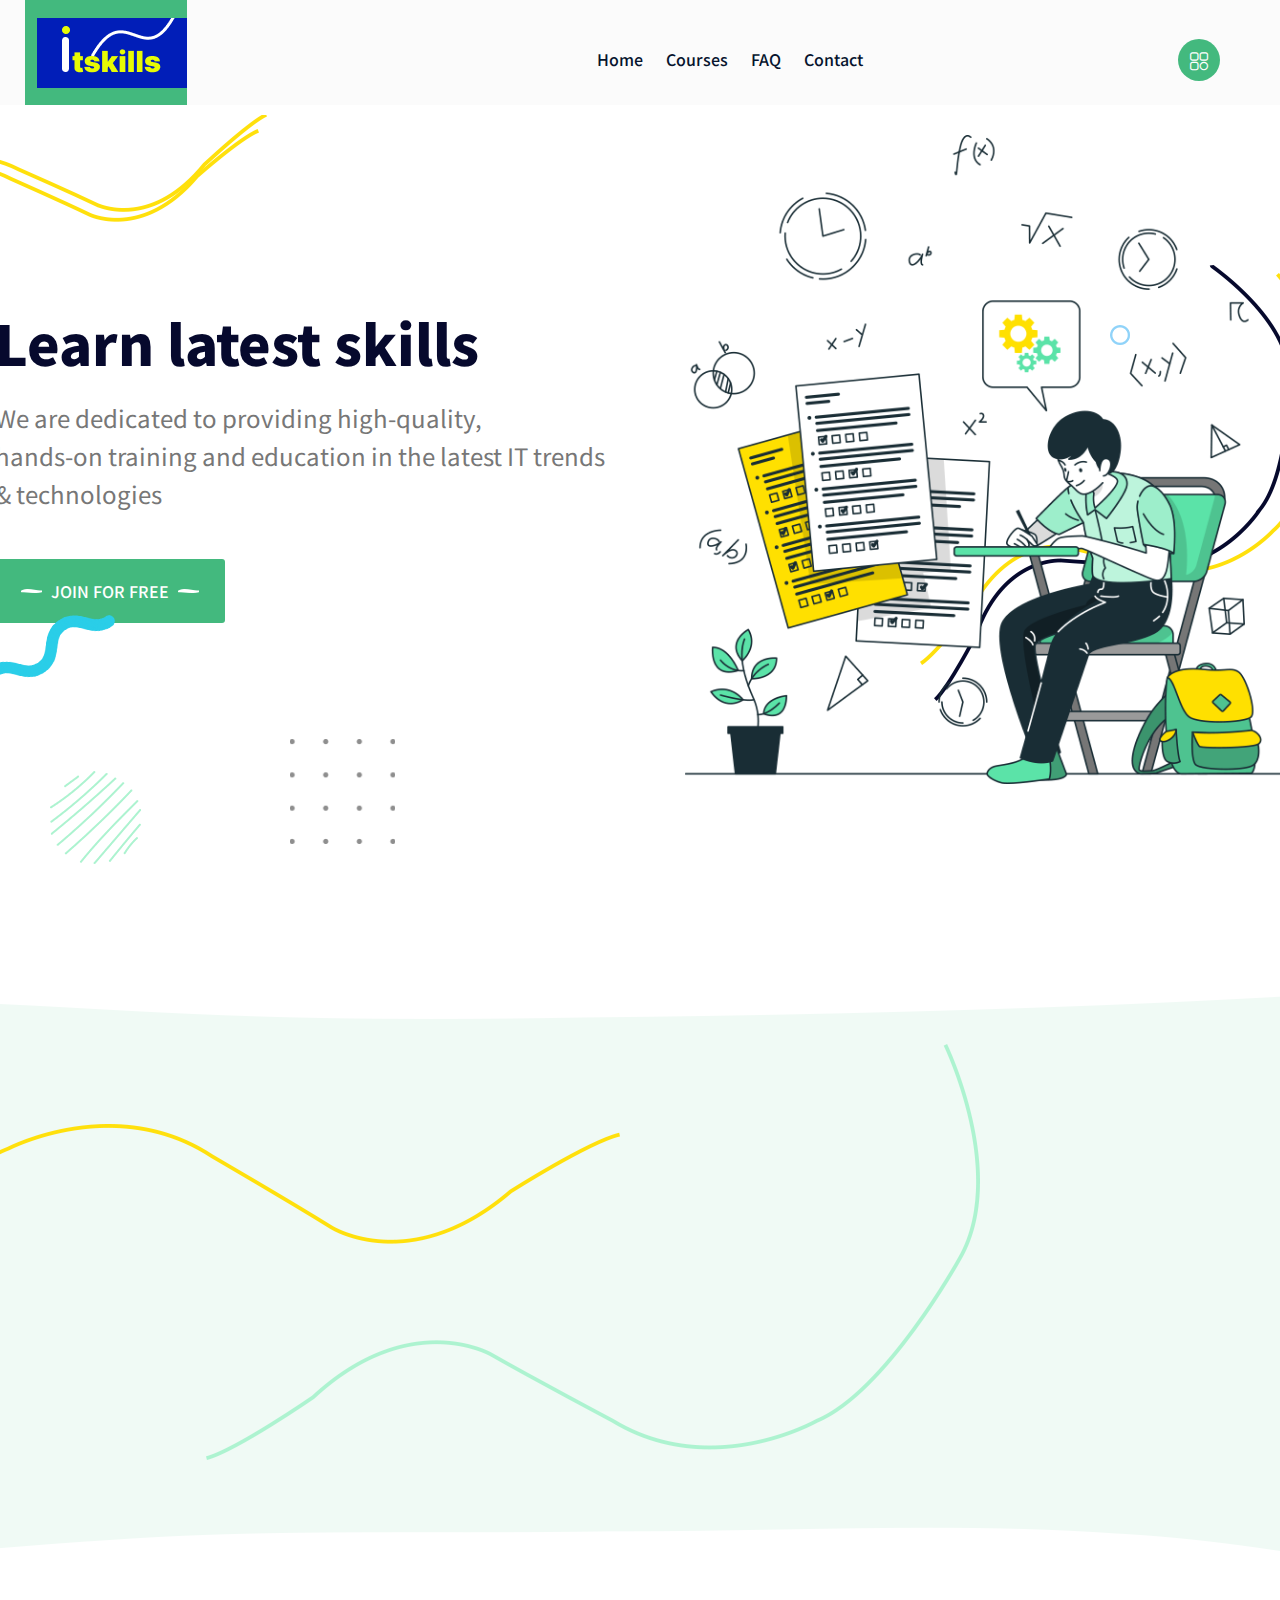
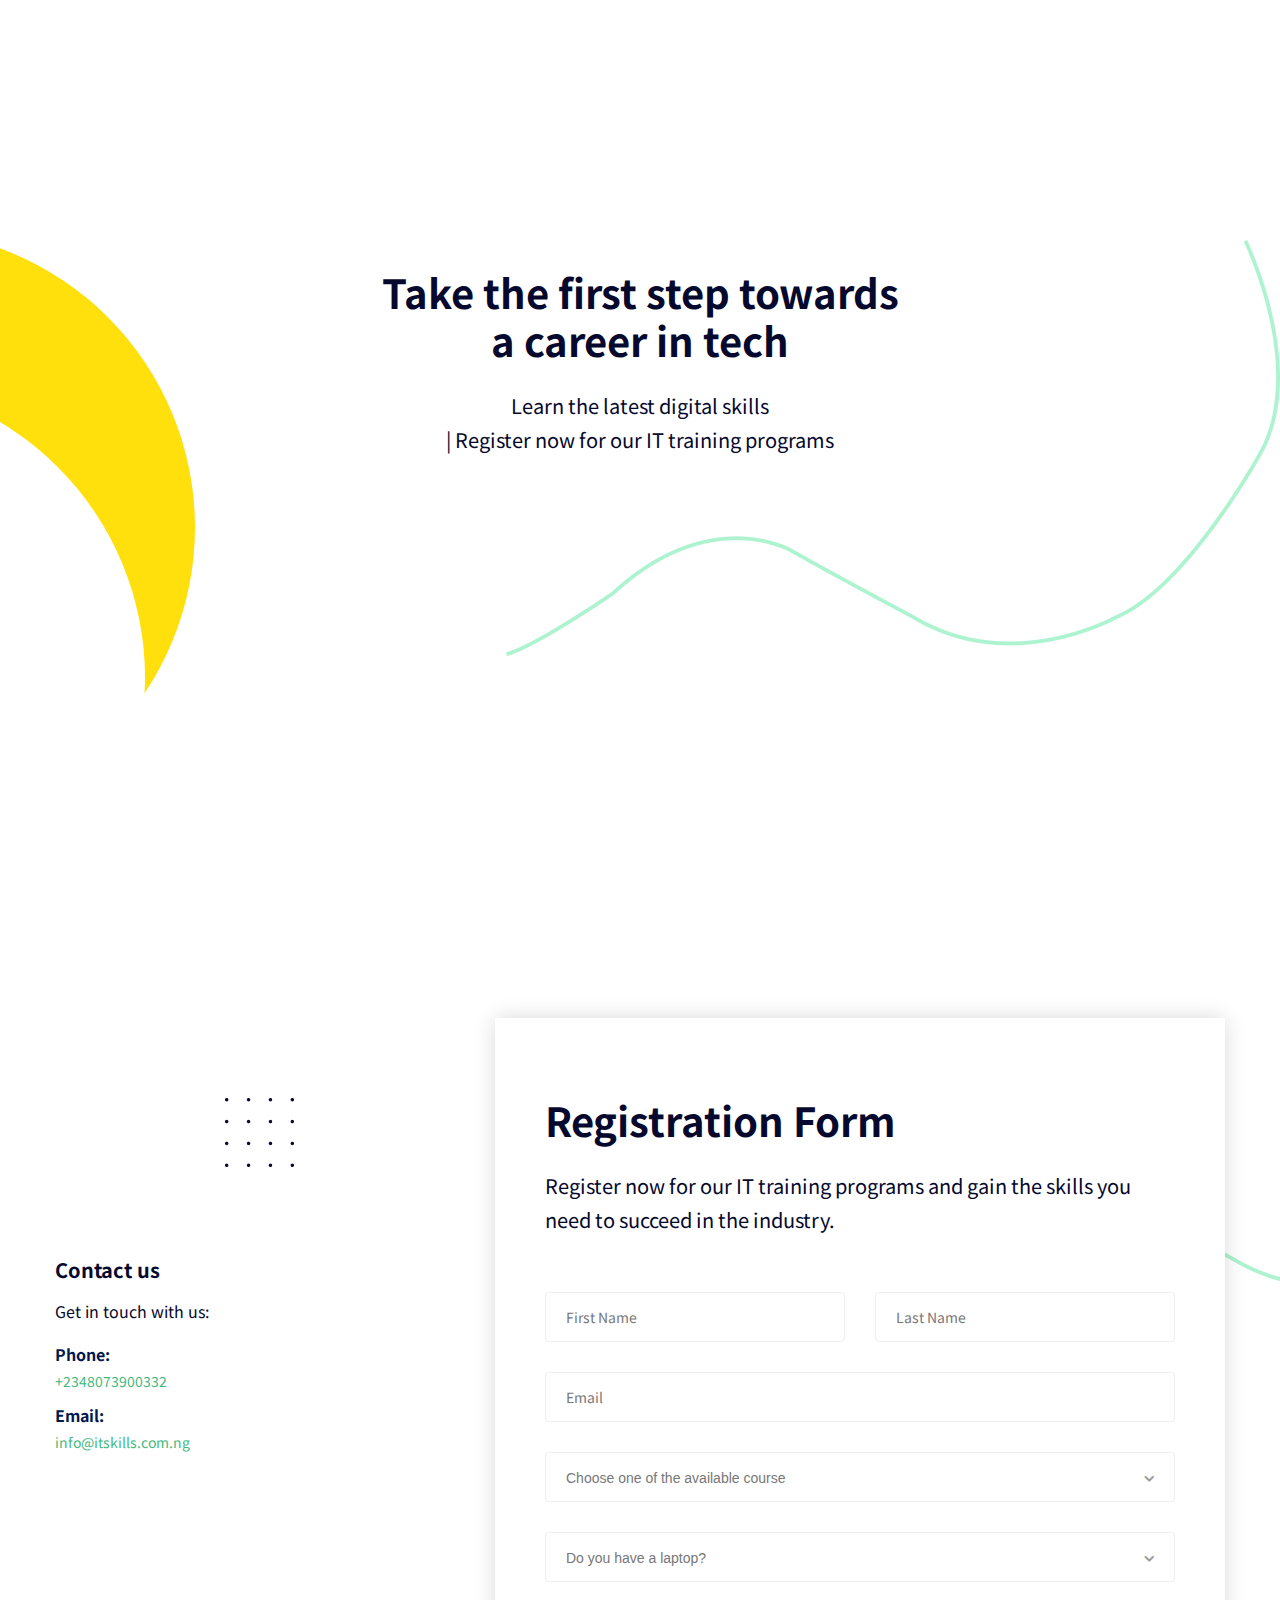
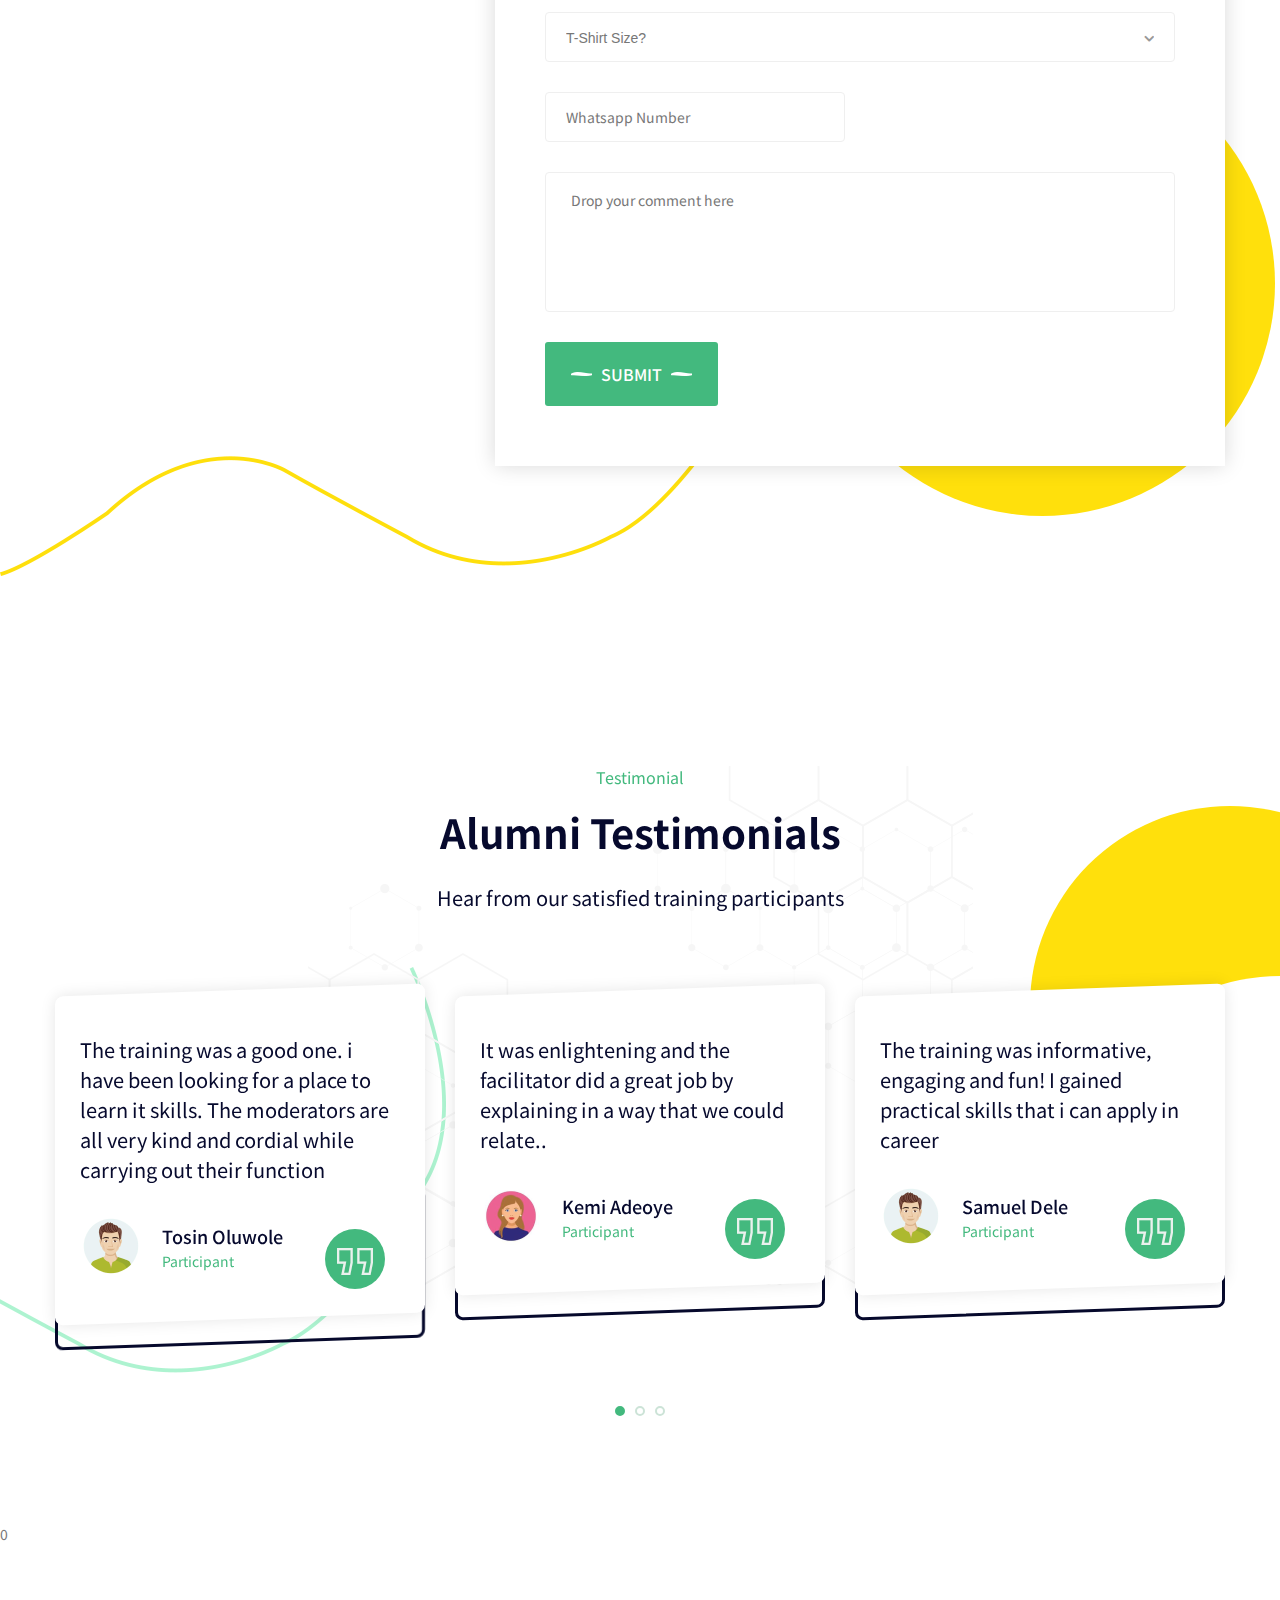
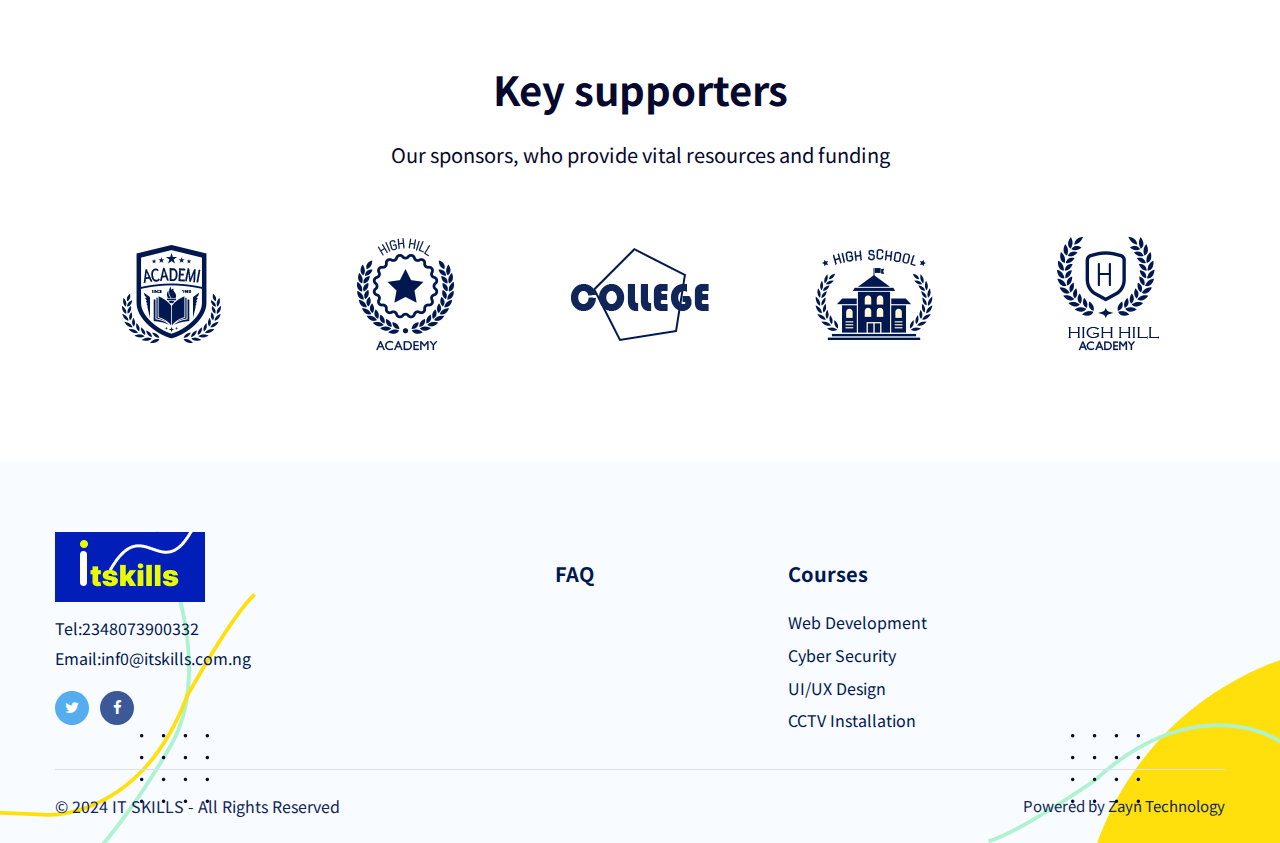
==== commit 3cc56e9b: "last philip" ====
--- a/index.html
+++ b/index.html
@@ -242,7 +242,7 @@
 									<li><span class="icon fa fa-location-arrow"></span>NO 3 Church Road Opposite ECWA Church Gaa-Akanbi Ilorin Kwara State Nigeria</li>
 									<!-- <li><span class="icon fa fa-location-arrow"></span>Church road Opposite ECWA Church Gaa-Akanbi Ilorin Kwara State</li> -->
 									<li><span class="icon fa fa-phone"></span>(234) 8073900332</li>
-									<li><span class="icon fa fa-envelope"></span>IT SKILLS.com.ng</li>
+									<li><span class="icon fa fa-envelope"></span>Info@itskills.com.ng</li>
 									<li><span class="icon fa fa-clock-o"></span>Week Days: 09.00 to 18.00 Friday: Closed</li>
 								</ul>
 							</div>
@@ -252,7 +252,7 @@
 								<li class="twitter"><a href="#" class="fa fa-twitter"></a></li>
 								<li class="linkedin"><a href="#" class="fa fa-linkedin"></a></li>
 								<li class="instagram"><a href="#" class="fa fa-instagram"></a></li>
-								<li class="youtube"><a href="#" class="fa fa-youtube"></a></li>
+								<!-- <li class="youtube"><a href="#" class="fa fa-youtube"></a></li> -->
 							</ul>
 						</div>
 					</div>
@@ -348,7 +348,7 @@
 					<div class="inner-column wow fadeInRight" data-wow-delay="0ms" data-wow-duration="1500ms">
 						<h4>Become an instructor</h4>
 						<p>Seeking a highly skilled instructor to teach, Web development, UI/UX, Cyber Security and CCTV Installation </p>
-						<p>If you have expertise in tyhis area and a passion for teaching, we'd love to hear from you. Please email IT SKILLS.com.ng with your qualifications and experience. Let's inspire learning together!</p>
+						<p>If you have expertise in tyhis area and a passion for teaching, we'd love to hear from you. Please email IT SKILLS at info@itskills.com.ng with your qualifications and experience. Let's inspire learning together!</p>
 						<a class="click-here" href="contact.html">Click here for apply</a>
 						<div class="image titlt" data-tilt data-tilt-max="4">
 							<img src="images/resource/instructor.png" alt="" />
@@ -499,7 +499,7 @@
 				<div class="course-block style-two col-lg-3 col-md-6 col-sm-12">
 					<div class="inner-box wow fadeInRight" data-wow-delay="0ms" data-wow-duration="1500ms">
 						<div class="image">
-							<a href="course-detail -cybersecurity.html"><img src="images/resource/course-7.jpg" alt="" /></a>
+							<a href="course-detail -cctv.html"><img src="images/resource/course-7.jpg" alt="" /></a>
 							<div class="tag">ENROL NOW</div>
 						</div>
 						<div class="lower-content">
@@ -552,7 +552,7 @@
 							</li>
 							<li>
 								<strong>Email:</strong>
-								<a href="mailo:IT SKILLS.com.ng">itskills.com.ng</a>
+								<a href="mailo:info@itskills.com.ng">info@itskills.com.ng</a>
 							</li>
 						</ul>
 					</div>
@@ -1276,7 +1276,7 @@
 							</div>
 							<ul class="info-list">
 								<li>Tel:<a href="tel:+2348073900332">2348073900332</a></li>
-								<li>Email:<a href="mailto:IT SKILLS.com.ng"> itskills.com.ng</a></li>
+								<li>Email:<a href="mailto:info@itskills.com.ng">inf0@itskills.com.ng</a></li>
 							</ul>
 							<!-- Social Box -->
 							<ul class="social-box">
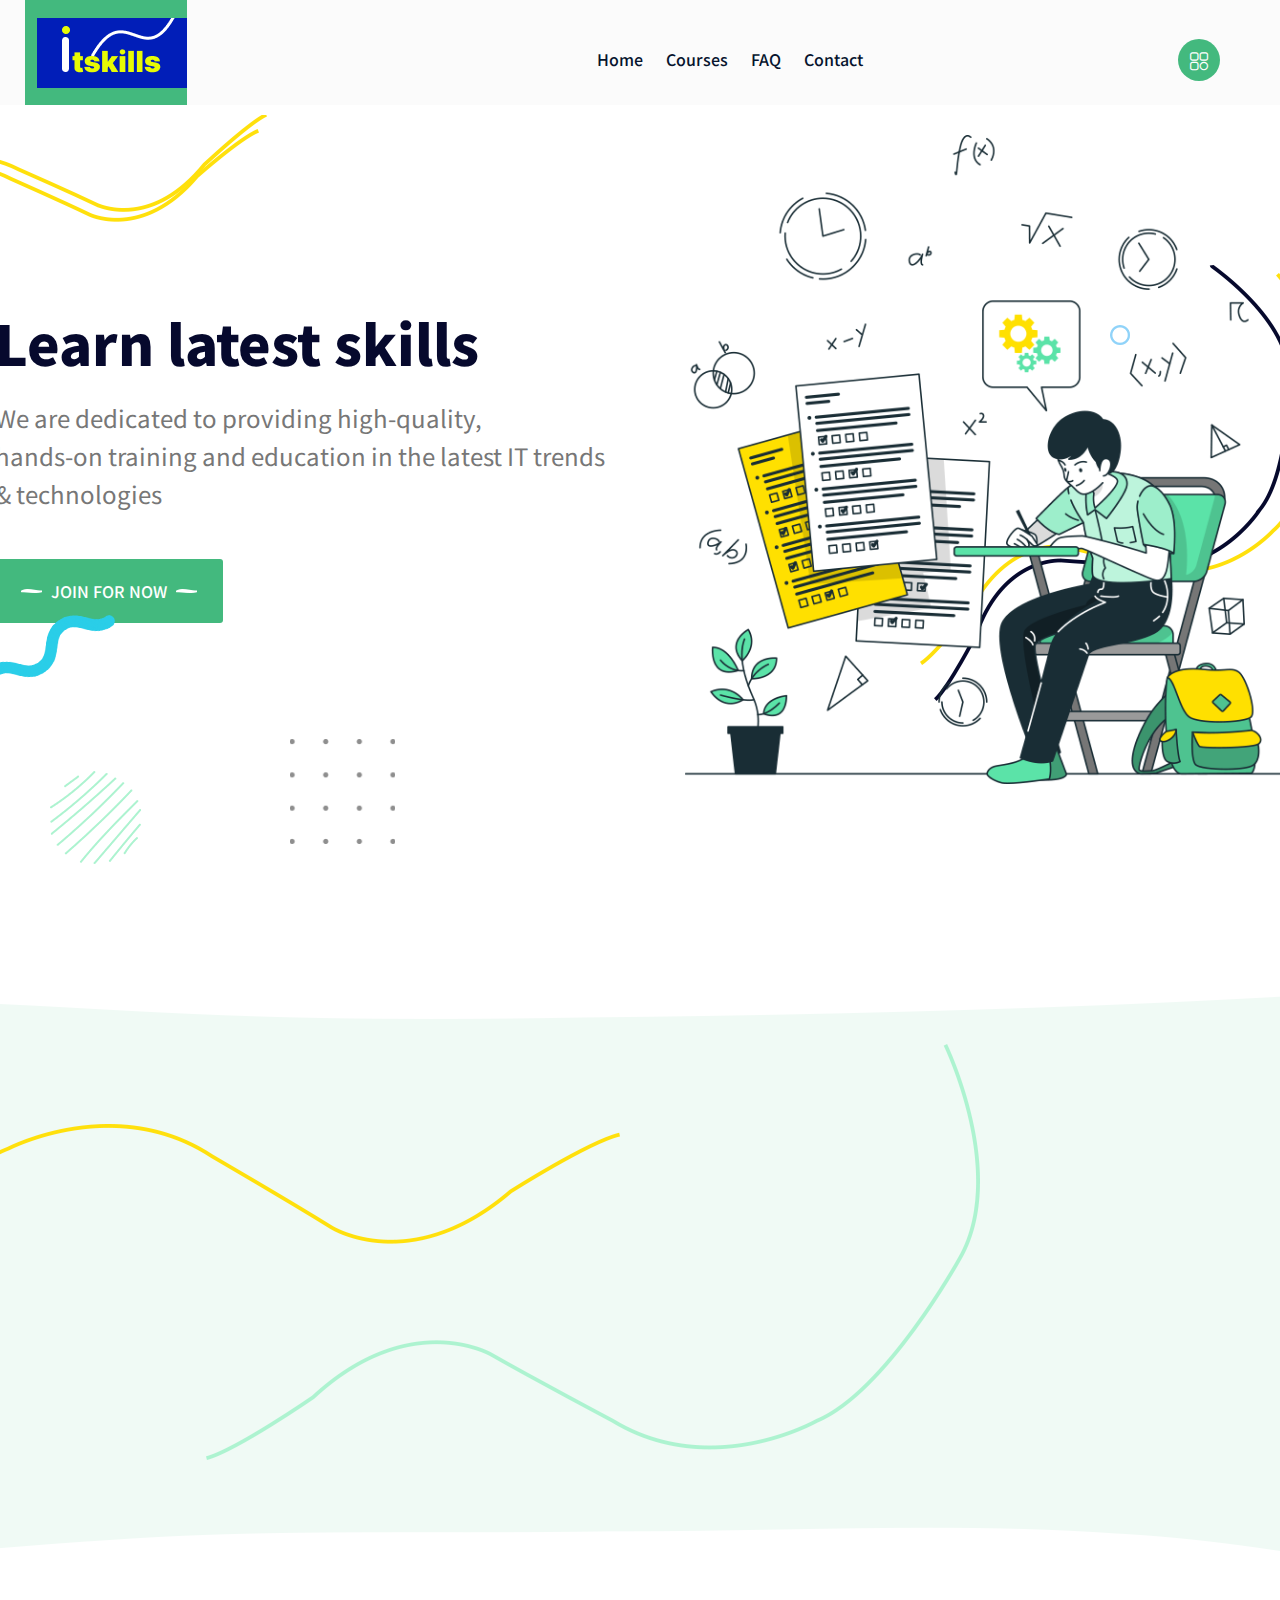
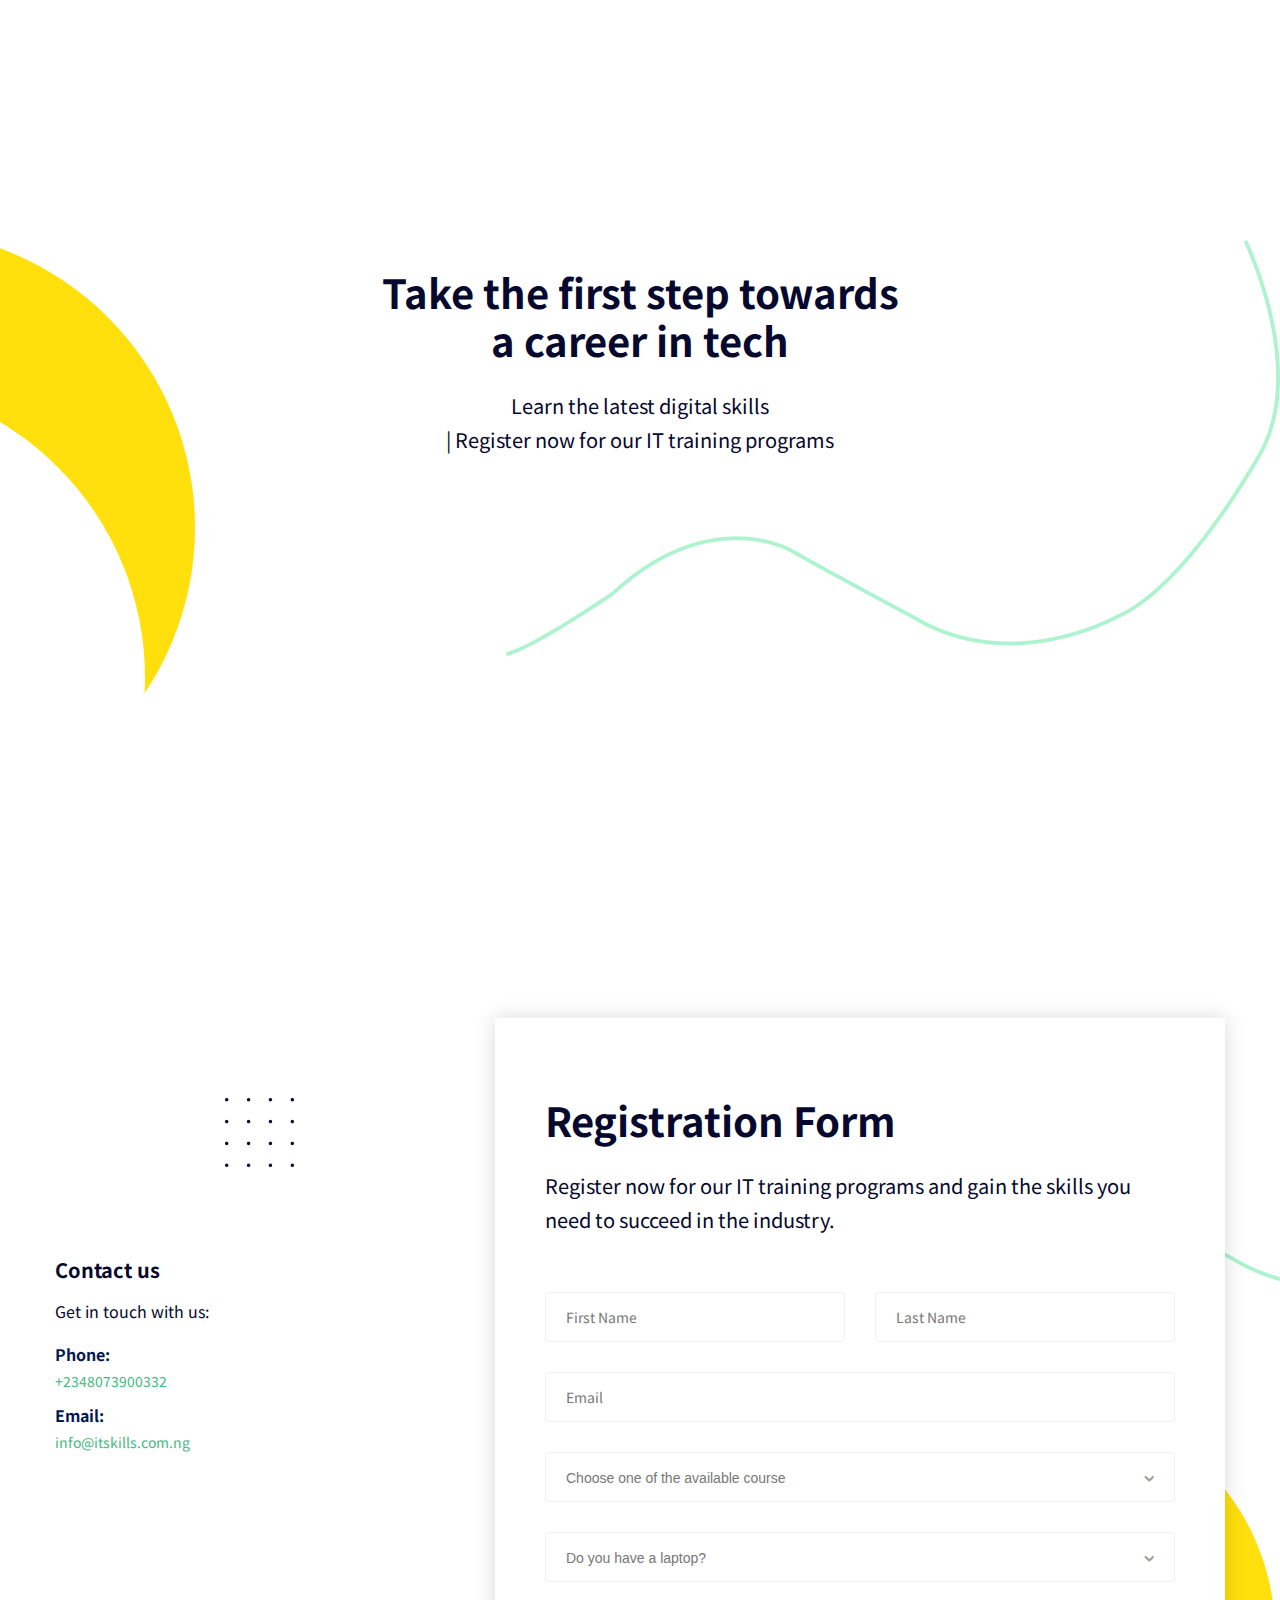
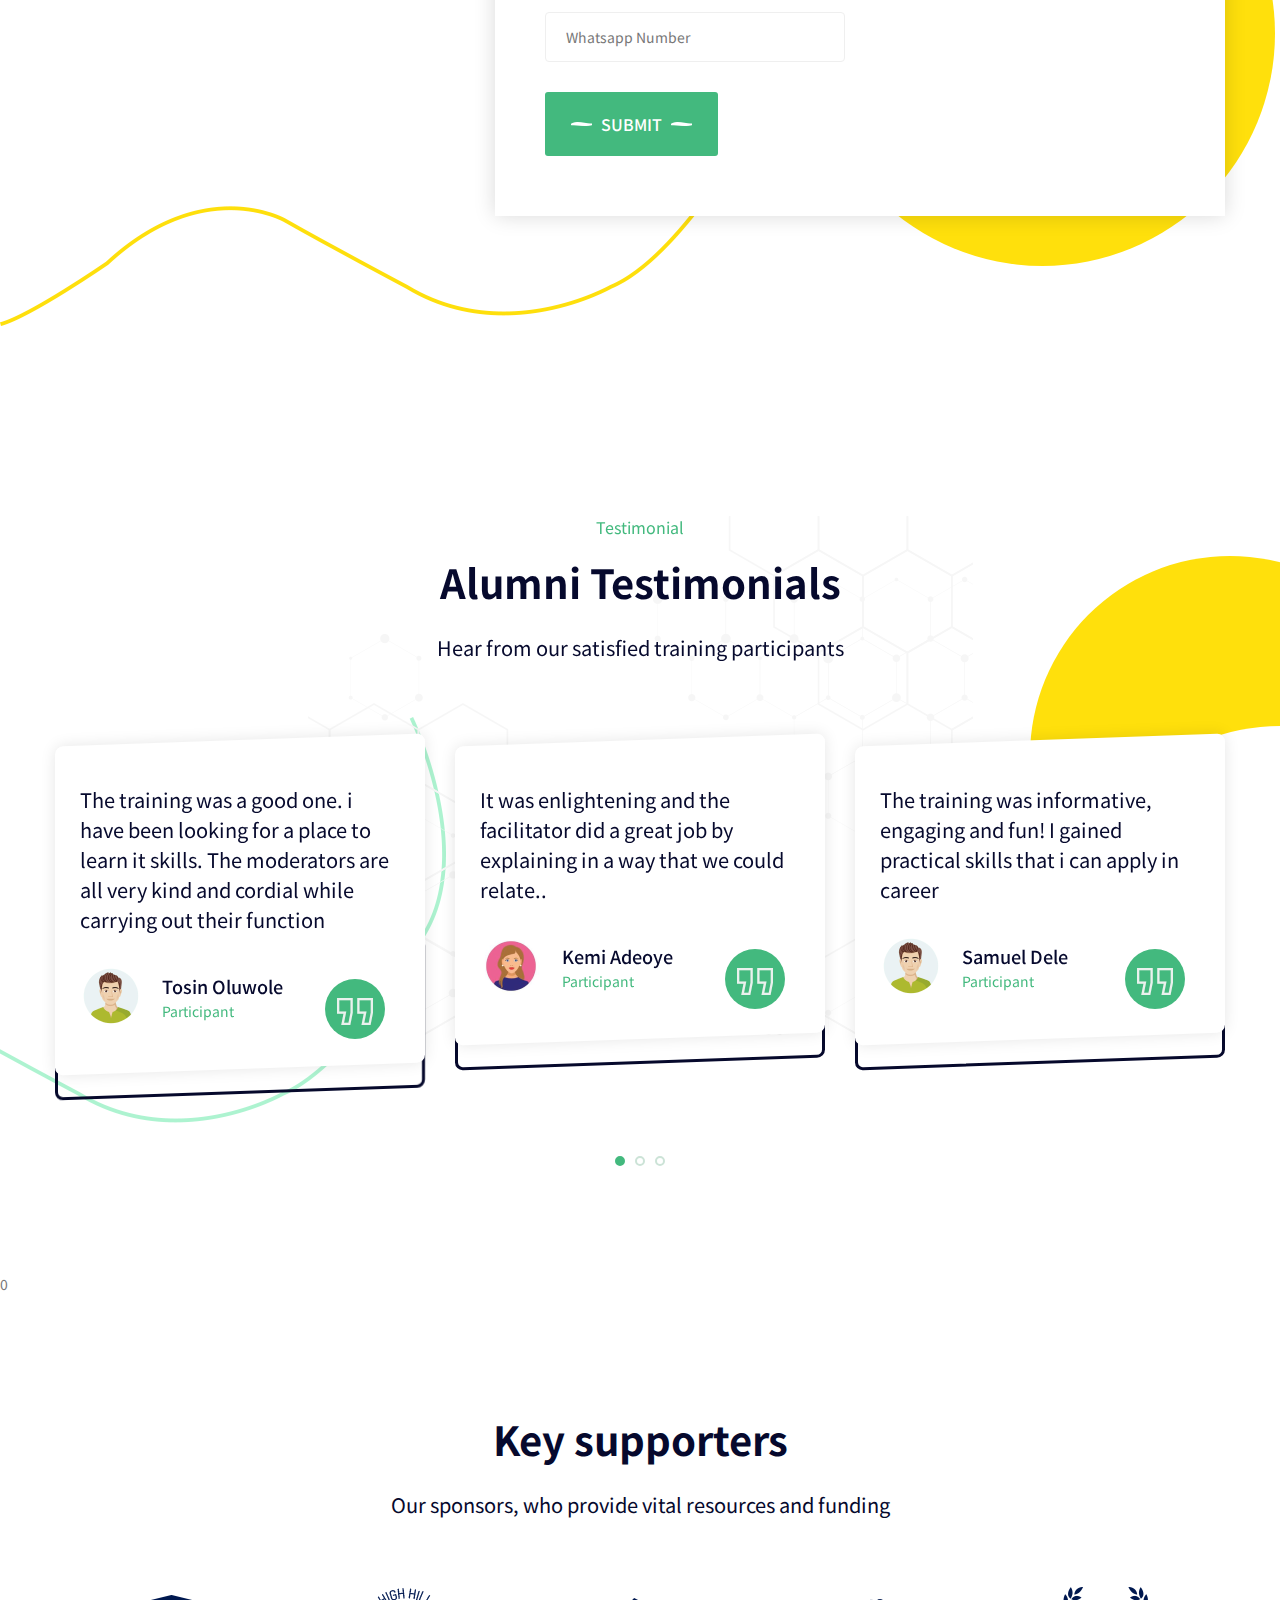
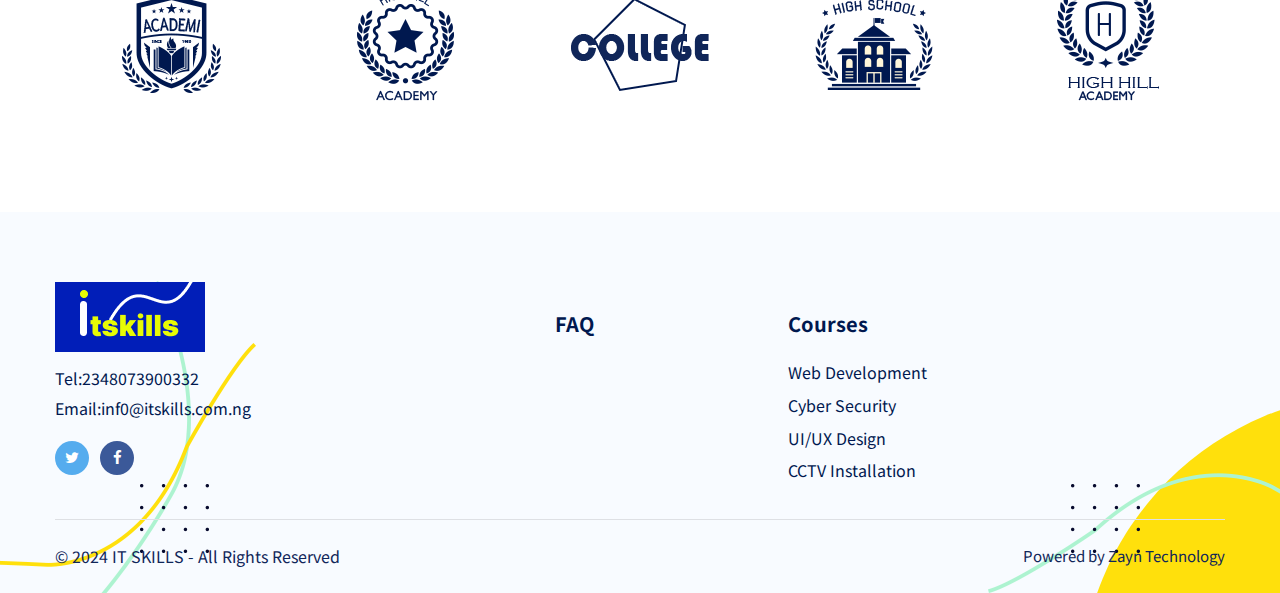
==== commit 4f94f6f7: "last philip" ====
--- a/index.html
+++ b/index.html
@@ -283,7 +283,7 @@
 						<h1>Learn latest skills</h1><br>
 						<h4>We are dedicated to providing high-quality, <br> hands-on training and education in the latest IT trends & technologies</h4>
 						<div class="btns-box">
-							<a href="course.html" class="theme-btn btn-style-one"><span class="txt">Join For free</span></a>
+							<a href="course.html" class="theme-btn btn-style-one"><span class="txt">Join For Now</span></a>
 						</div>
 					</div>
 				</div>
@@ -418,7 +418,7 @@
 				<div class="course-block style-two col-lg-3 col-md-6 col-sm-12">
 					<div class="inner-box wow fadeInLeft" data-wow-delay="0ms" data-wow-duration="1500ms">
 						<div class="image">
-							<a href="course-detail -web development.html"><img src="images/resource/course-4.jpg" alt="" /></a>
+							<a href="course-detail -web development.html"><img src="images/resource/course-4-4.png" alt="" /></a>
 							<div class="tag">ENROL NOW</div>
 						</div>
 						<div class="lower-content">
@@ -445,7 +445,7 @@
 				<div class="course-block style-two col-lg-3 col-md-6 col-sm-12">
 					<div class="inner-box wow fadeInLeft" data-wow-delay="150ms" data-wow-duration="1500ms">
 						<div class="image">
-							<a href="course-detail -cybersecurity.html"><img src="images/resource/course-5.jpg" alt="" /></a>
+							<a href="course-detail -cybersecurity.html"><img src="images/resource/course-6-6.png" alt="" /></a>
 							<div class="tag">ENROL NOW</div>
 						</div>
 						<div class="lower-content">
@@ -472,7 +472,7 @@
 				<div class="course-block style-two col-lg-3 col-md-6 col-sm-12">
 					<div class="inner-box wow fadeInRight" data-wow-delay="150ms" data-wow-duration="1500ms">
 						<div class="image">
-							<a href="course-detail -uiux.html"><img src="images/resource/course-6.jpg" alt="" /></a>
+							<a href="course-detail -uiux.html"><img src="images/resource/course-5-5.png" alt="" /></a>
 							<div class="tag">ENROL NOW</div>
 						</div>
 						<div class="lower-content">
@@ -499,7 +499,7 @@
 				<div class="course-block style-two col-lg-3 col-md-6 col-sm-12">
 					<div class="inner-box wow fadeInRight" data-wow-delay="0ms" data-wow-duration="1500ms">
 						<div class="image">
-							<a href="course-detail -cctv.html"><img src="images/resource/course-7.jpg" alt="" /></a>
+							<a href="course-detail -cctv.html"><img src="images/resource/course-7-7.png" alt="" /></a>
 							<div class="tag">ENROL NOW</div>
 						</div>
 						<div class="lower-content">
@@ -609,7 +609,7 @@
 										</select>
 									</div>
 
-									<div class="form-group col-lg-12 col-md-12 col-sm-12">
+									<!-- <div class="form-group col-lg-12 col-md-12 col-sm-12">
 										<select name="Size" class="custom-select-box">
 											<option>T-Shirt Size?</option>
 											<option>S</option>
@@ -618,11 +618,11 @@
 											<option>XXL</option>
 											<option>XXXL</option>
 										</select>
-									</div>
+									</div> -->
 									
 									<!-- Form Group -->
 									<div class="form-group col-lg-6 col-md-6 col-sm-12">
-										<input type="text" name="date" value="" placeholder="Whatsapp Number" required>
+										<input type="text" name="Whatsapp" value="" placeholder="Whatsapp Number" required>
 									</div>
 									
 									<!-- Form Group -->
@@ -631,9 +631,7 @@
 									</div> -->
 									
 									<!-- Form Group -->
-									<div class="form-group col-lg-12 col-md-12 col-sm-12">
-										<textarea placeholder="Drop your comment here"></textarea>
-									</div>
+									<!-- git -->
 									
 									<div class="form-group col-lg-12 col-md-12 col-sm-12">
 										<button type="submit" class="theme-btn btn-style-one"><span class="txt">Submit</span></button>
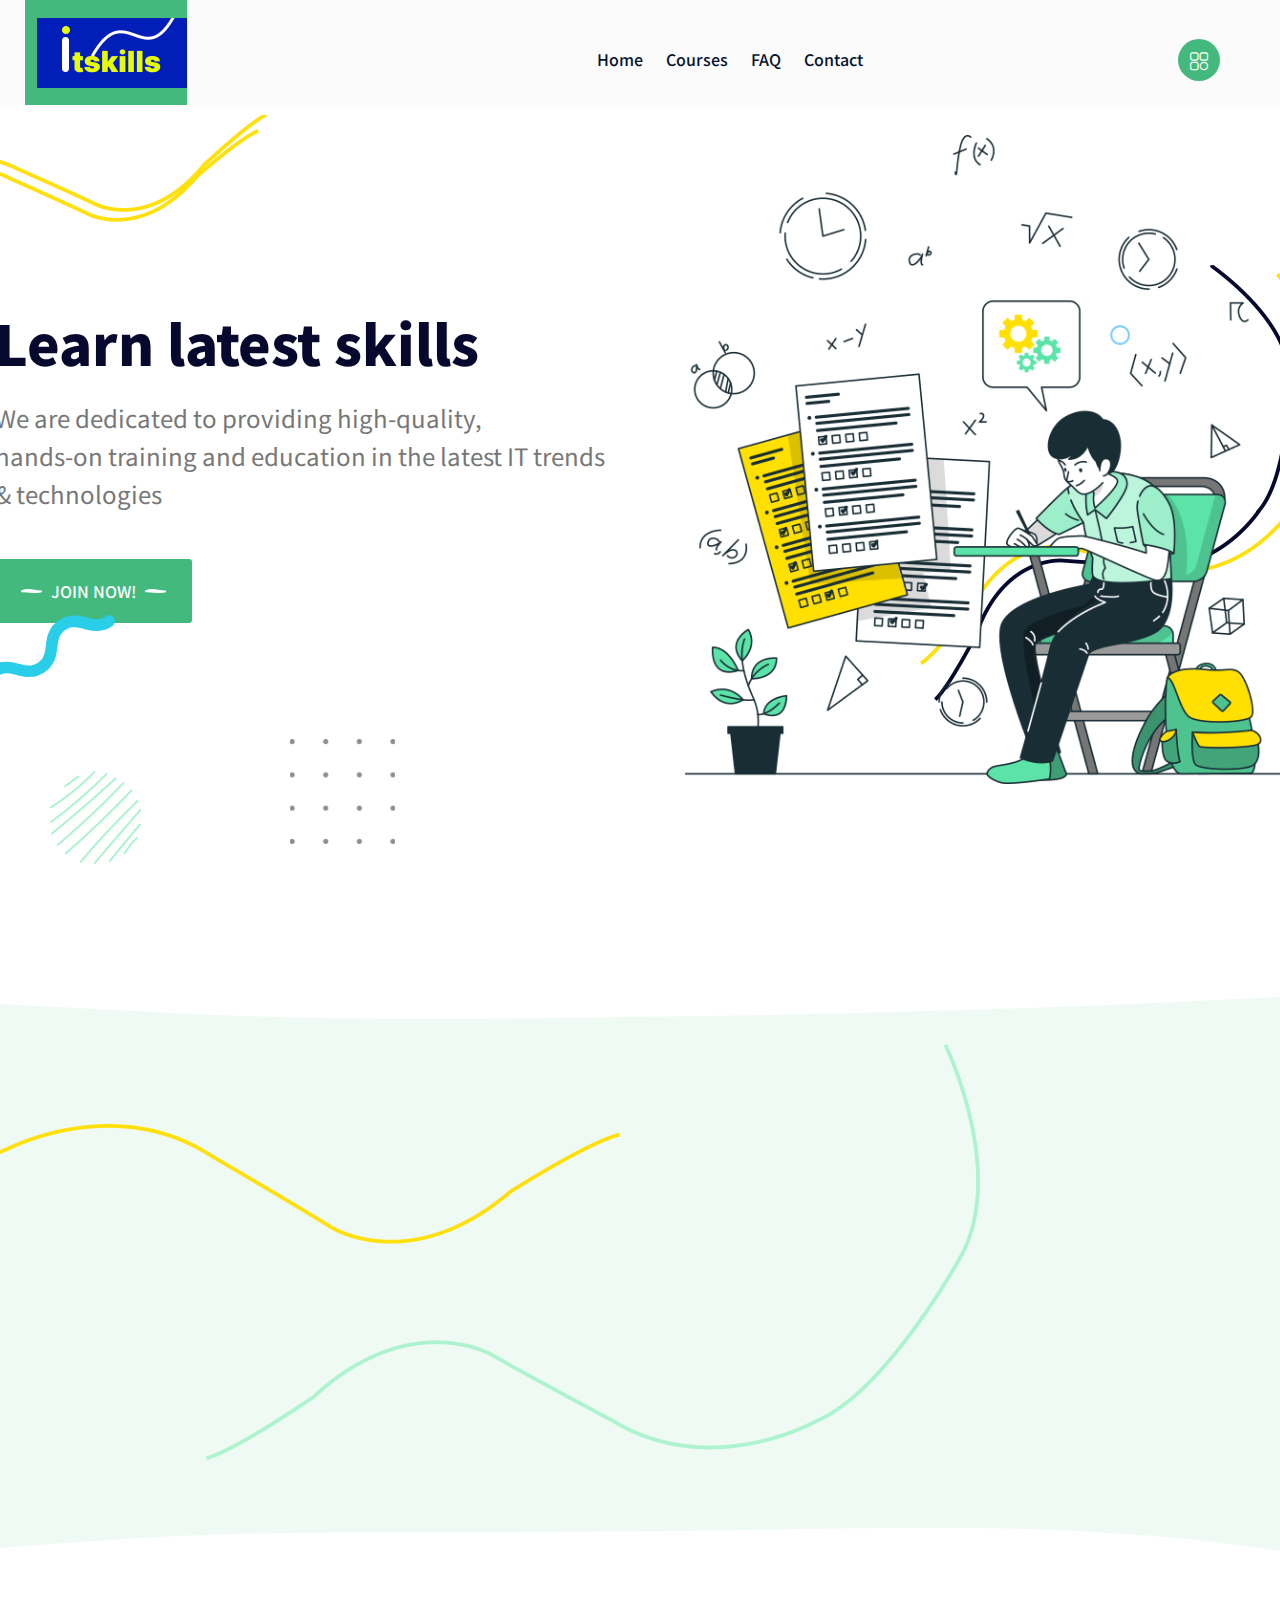
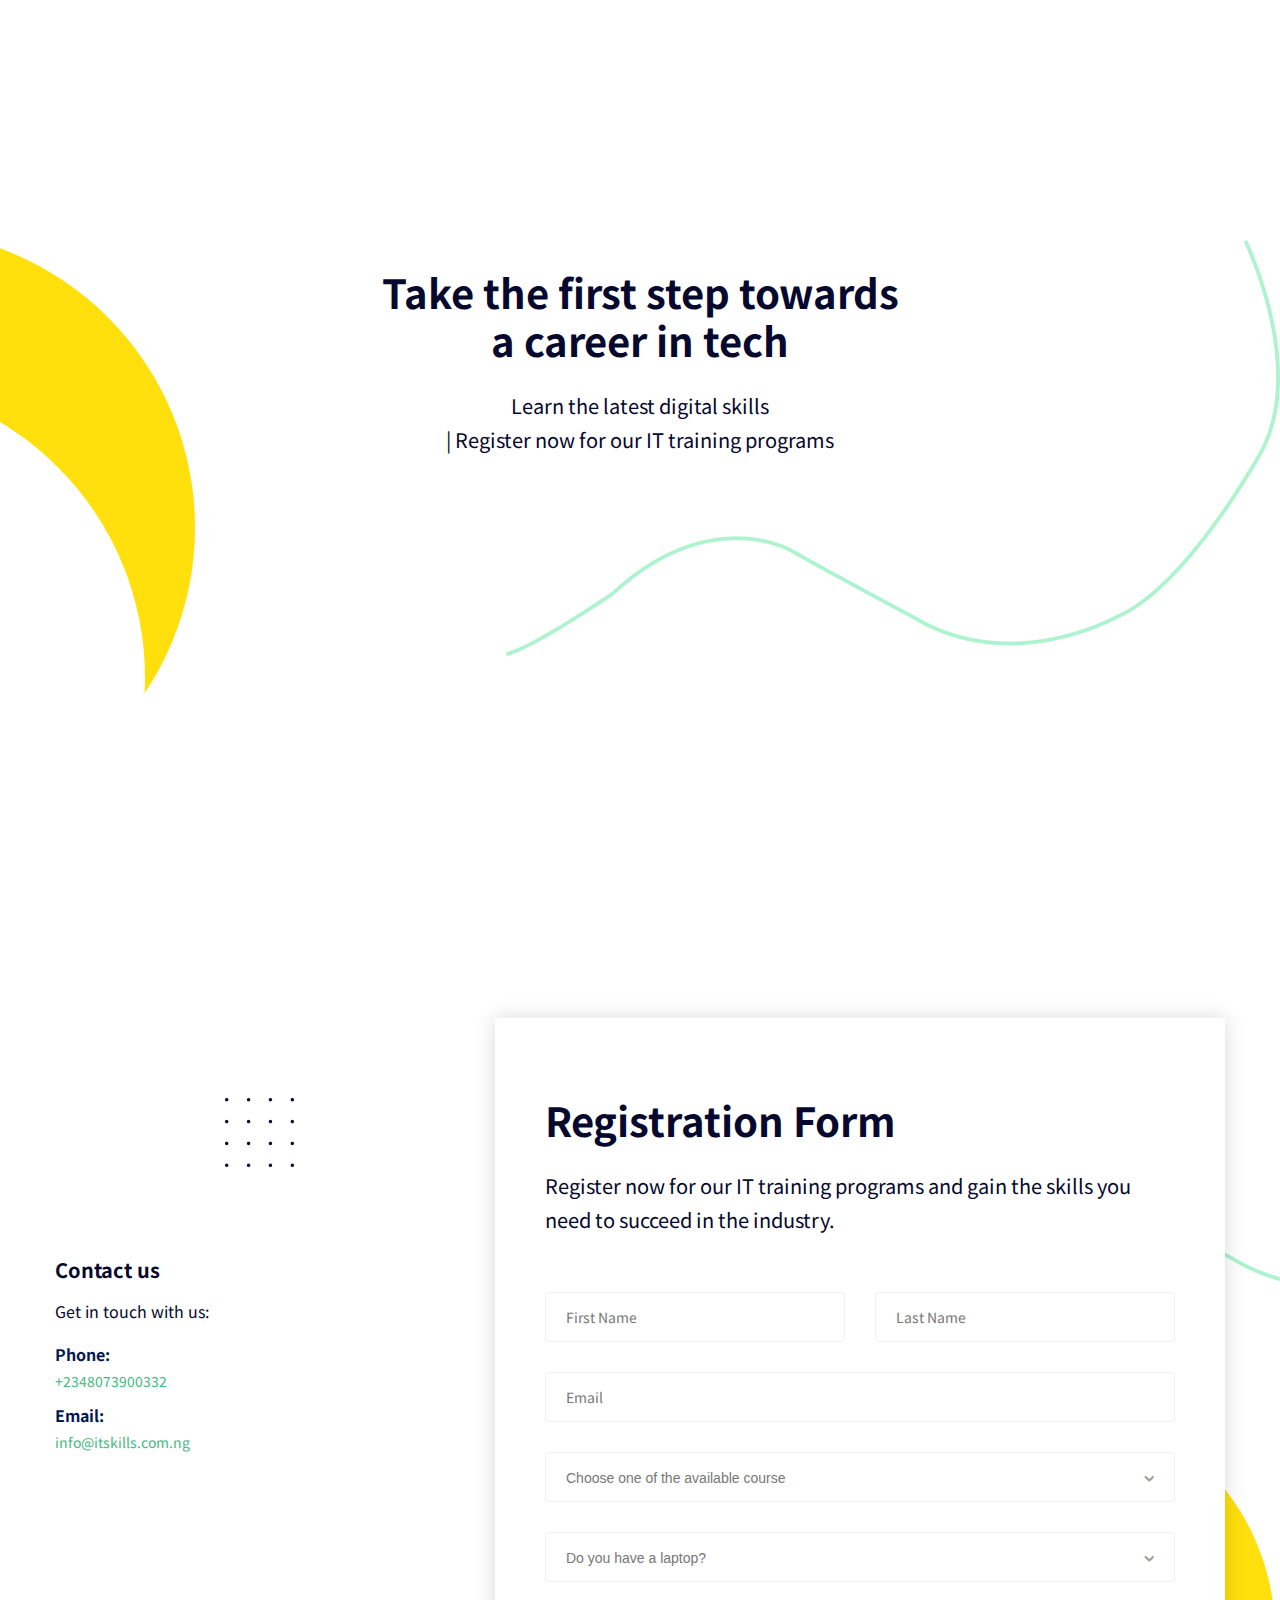
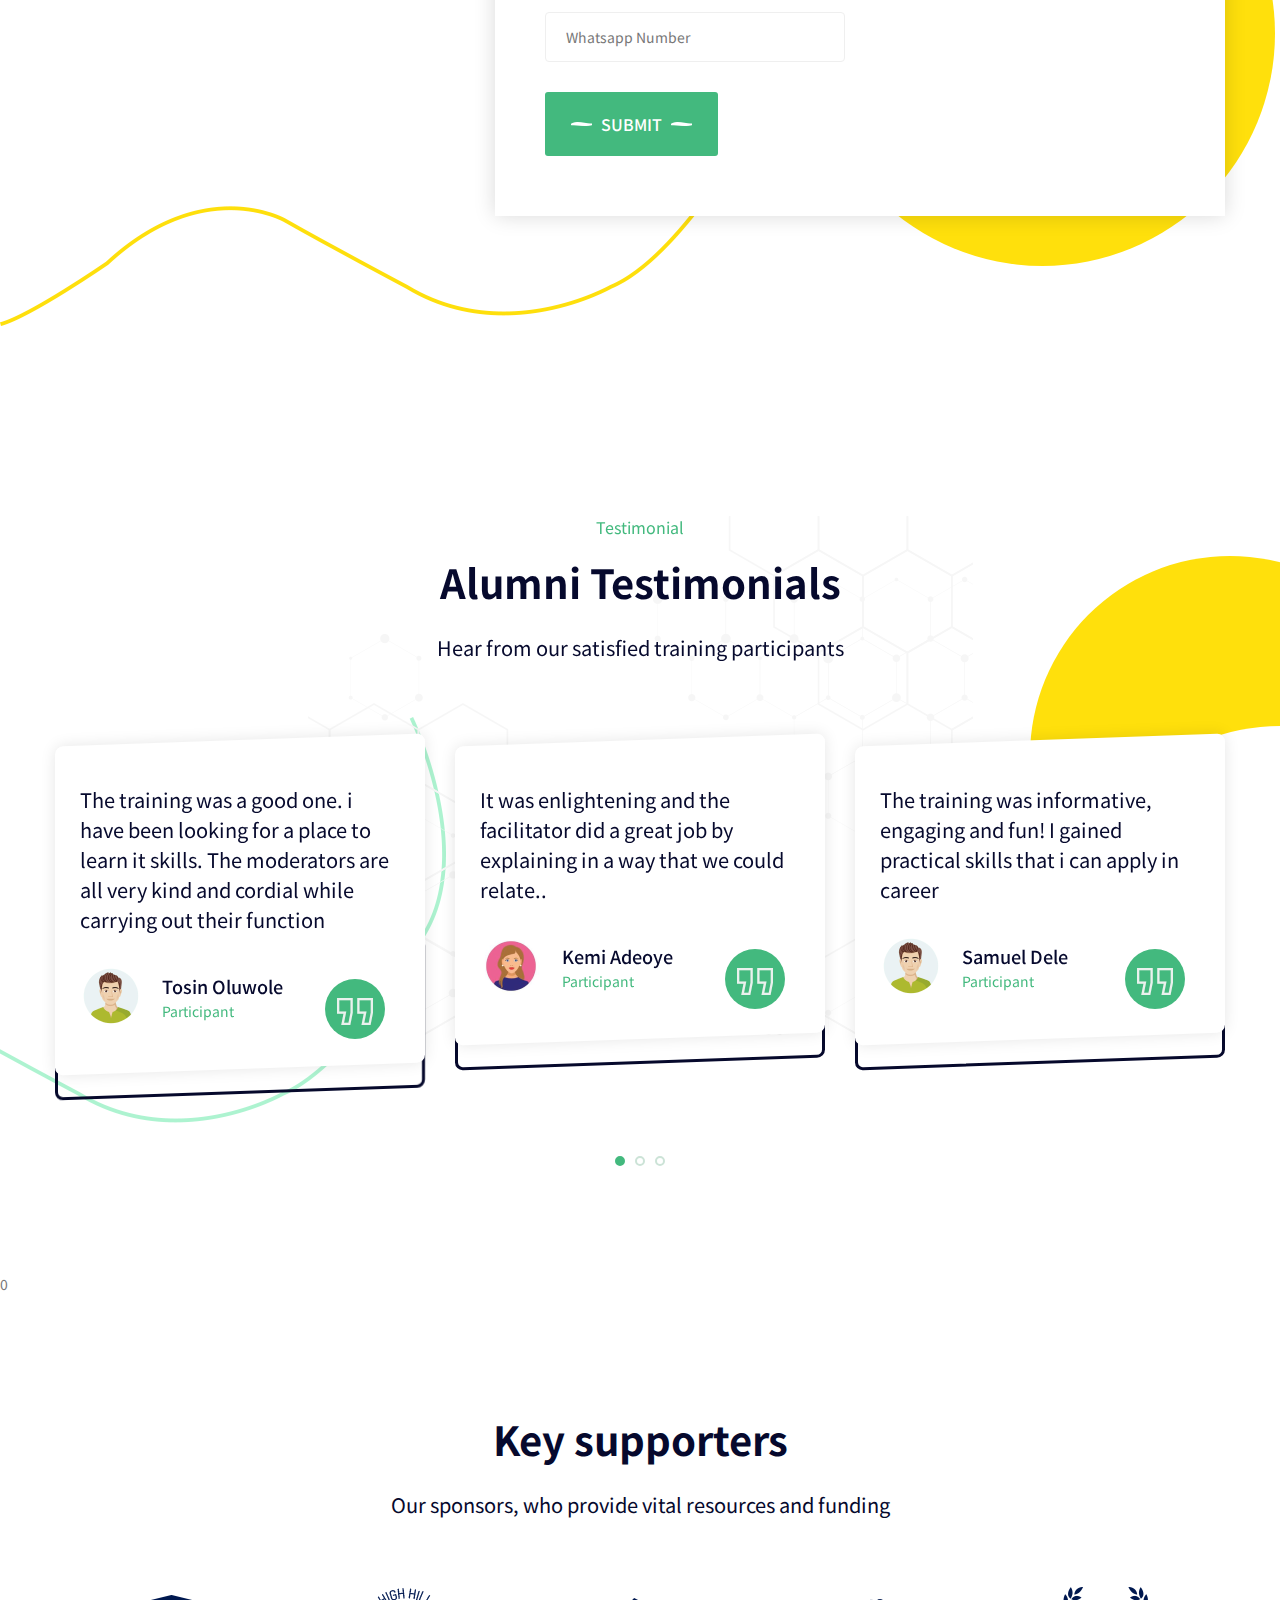
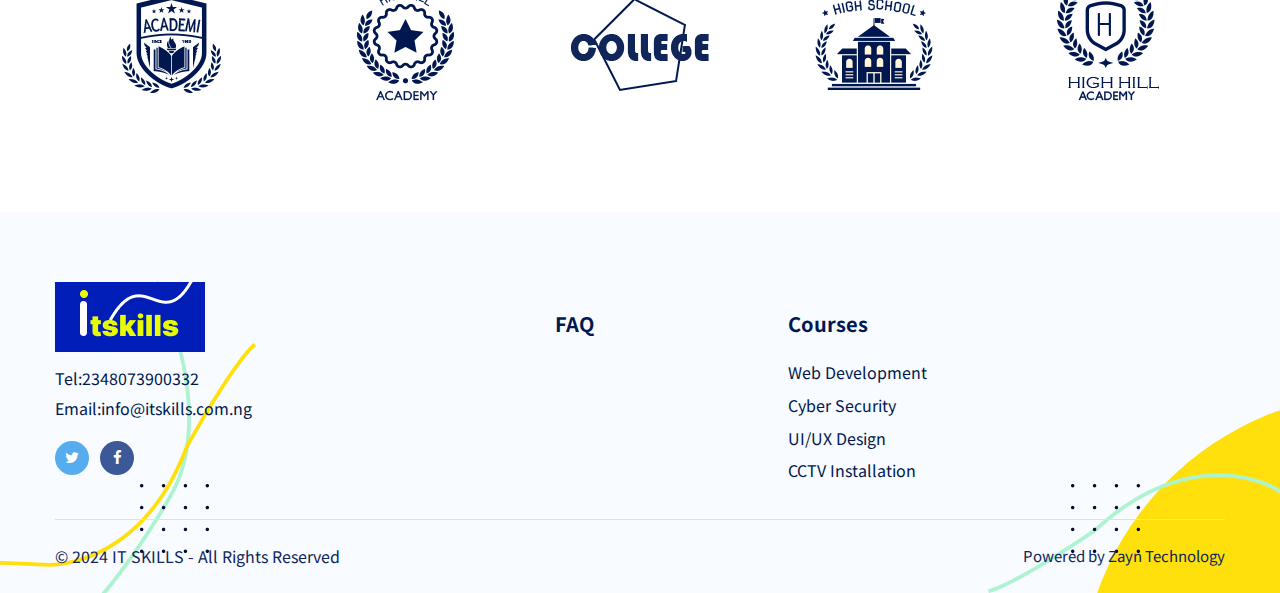
==== commit 4272e011: "last philip" ====
--- a/index.html
+++ b/index.html
@@ -24,6 +24,19 @@
 </head>
 
 <body class="hidden-bar-wrapper">
+	<!--Start of Tawk.to Script-->
+<script type="text/javascript">
+	var Tawk_API=Tawk_API||{}, Tawk_LoadStart=new Date();
+	(function(){
+	var s1=document.createElement("script"),s0=document.getElementsByTagName("script")[0];
+	s1.async=true;
+	s1.src='https://embed.tawk.to/66b1ef621601a2195ba14d00/1i4jgu6h3';
+	s1.charset='UTF-8';
+	s1.setAttribute('crossorigin','*');
+	s0.parentNode.insertBefore(s1,s0);
+	})();
+	</script>
+	<!--End of Tawk.to Script-->
 
 <div class="page-wrapper">
  	
@@ -283,7 +296,7 @@
 						<h1>Learn latest skills</h1><br>
 						<h4>We are dedicated to providing high-quality, <br> hands-on training and education in the latest IT trends & technologies</h4>
 						<div class="btns-box">
-							<a href="course.html" class="theme-btn btn-style-one"><span class="txt">Join For Now</span></a>
+							<a href="course.html" class="theme-btn btn-style-one"><span class="txt">Join Now!</span></a>
 						</div>
 					</div>
 				</div>
@@ -1274,7 +1287,7 @@
 							</div>
 							<ul class="info-list">
 								<li>Tel:<a href="tel:+2348073900332">2348073900332</a></li>
-								<li>Email:<a href="mailto:info@itskills.com.ng">inf0@itskills.com.ng</a></li>
+								<li>Email:<a href="mailto:info@itskills.com.ng">info@itskills.com.ng</a></li>
 							</ul>
 							<!-- Social Box -->
 							<ul class="social-box">
--- a/css/style.css
+++ b/css/style.css
@@ -2150,8 +2150,8 @@
 
 .scroll-to-top{
 	position:fixed;
-	bottom:15px;
-	right:15px;
+	bottom:110px;
+	right:35px;
 	width:40px;
 	height:40px;
 	color:#ffffff;
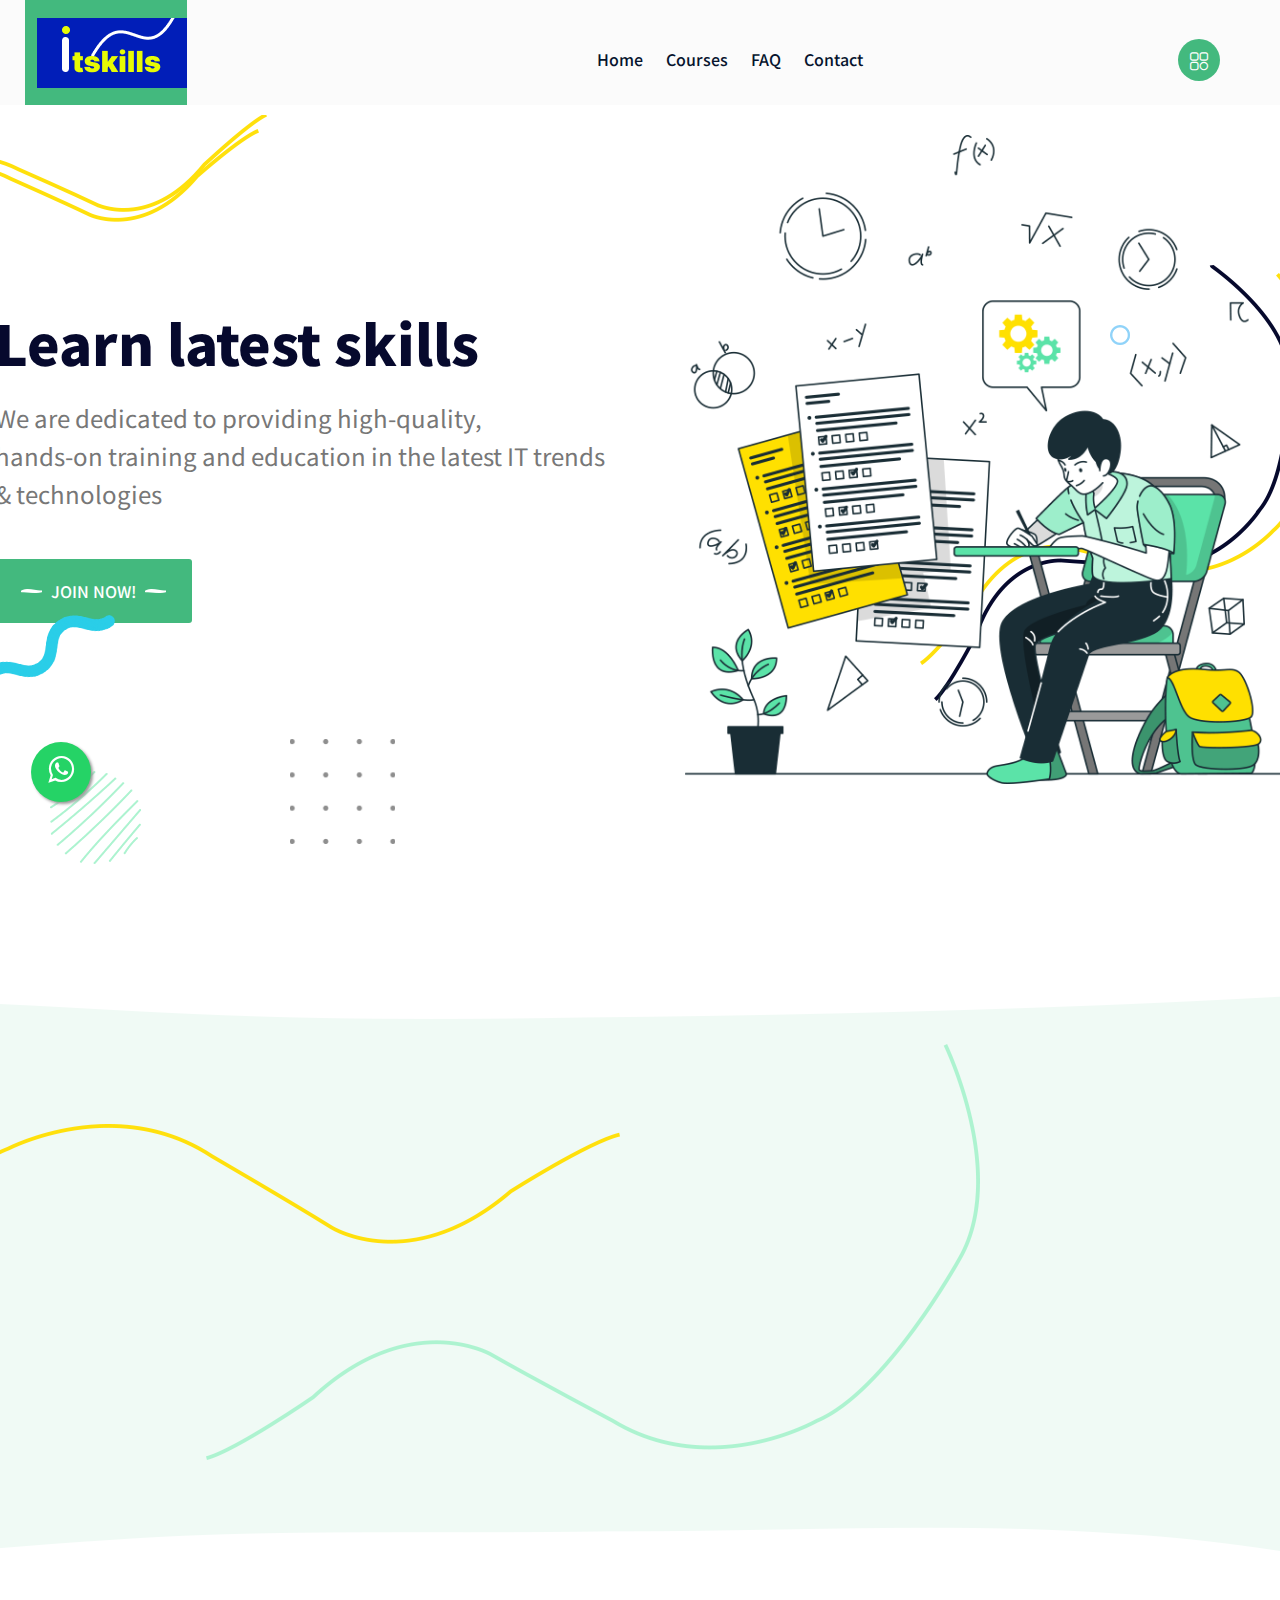
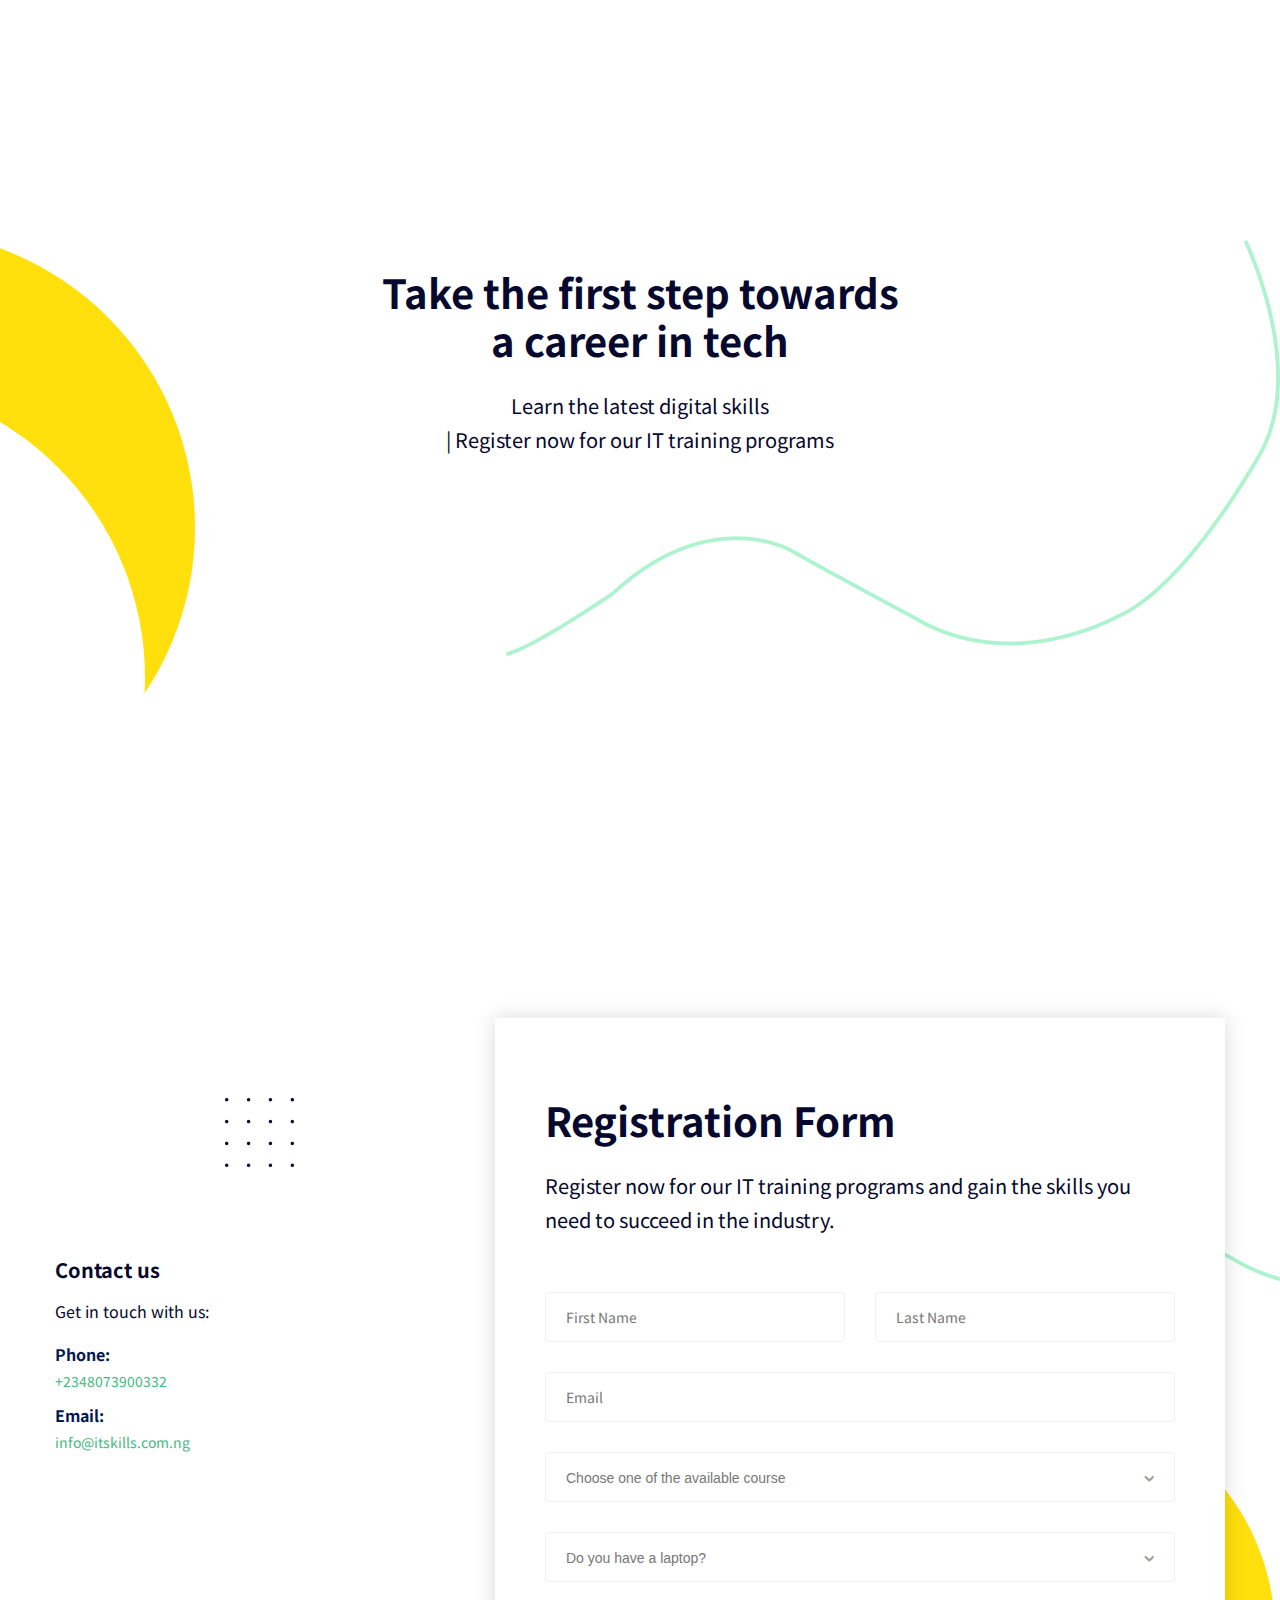
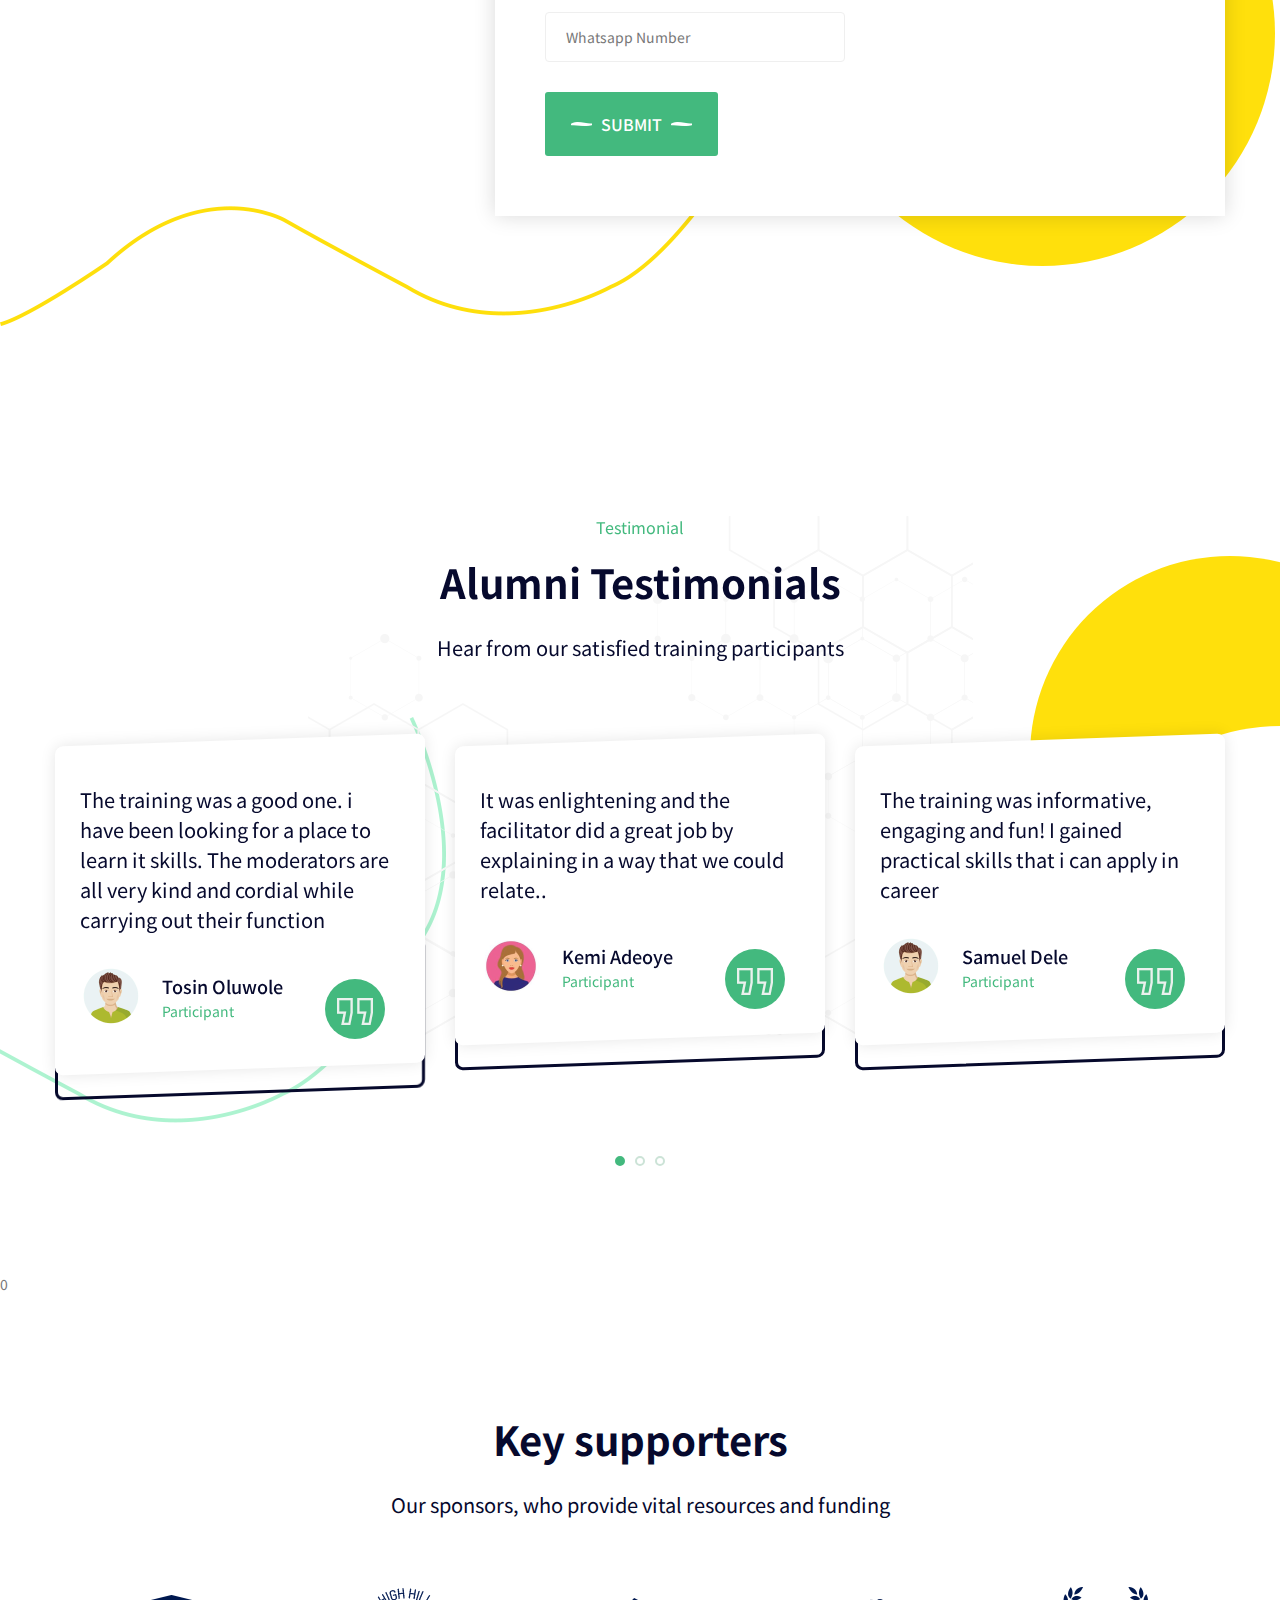
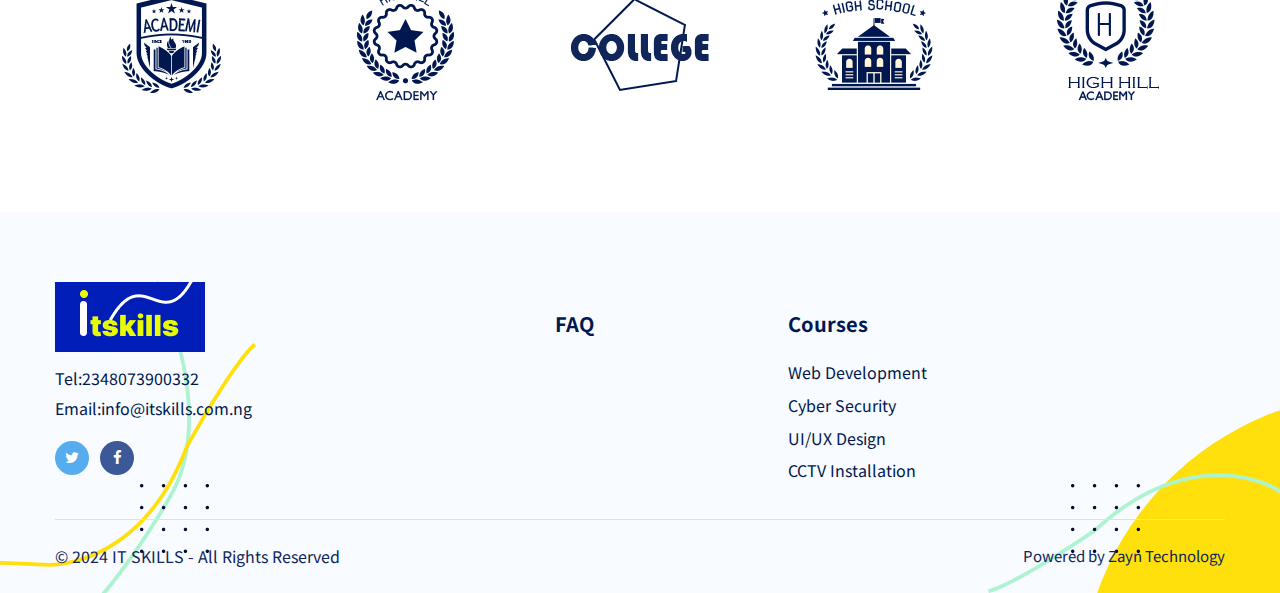
==== commit d406a644: "last philip" ====
--- a/index.html
+++ b/index.html
@@ -1390,6 +1390,14 @@
 	</footer>
 	
 </div>
+<a
+		href="https://wa.me/2348073900332"
+		class="whatsapp_float"
+		target="_blank"
+		rel="noopener noreferrer"
+	  >
+		<i class="fa fa-whatsapp whatsapp-icon"></i>
+	  </a>
 <!--End pagewrapper-->
 
 <!--Scroll to top-->
--- a/css/style.css
+++ b/css/style.css
@@ -17343,4 +17343,45 @@
 	width:285px;
 	height:174px;
 	background-repeat:no-repeat;
-}+}
+
+
+.whatsapp_float {
+	position: fixed;
+	width: 60px;
+	height: 60px;
+	bottom: 98px;
+	left: 31px;
+	background-color: #25d366;
+	color: #fff;
+	border-radius: 50px;
+	text-align: center;
+	font-size: 30px;
+	box-shadow: 2px 2px 3px #999;
+	z-index: 100;
+  }
+  .whatsapp_float:hover {
+	color: green;
+  }
+  .whatsapp-icon:hover {
+	color: green;
+  }
+  
+  .whatsapp-icon {
+	margin-top: 16px;
+  }
+  
+  /* for mobile */
+  @media screen and (max-width: 767px) {
+	.whatsapp-icon {
+	  margin-top: 10px;
+	}
+  
+	.whatsapp_float {
+	  width: 40px;
+	  height: 40px;
+	  bottom: 107px;
+	  left: 12px;
+	  font-size: 22px;
+	}
+  }